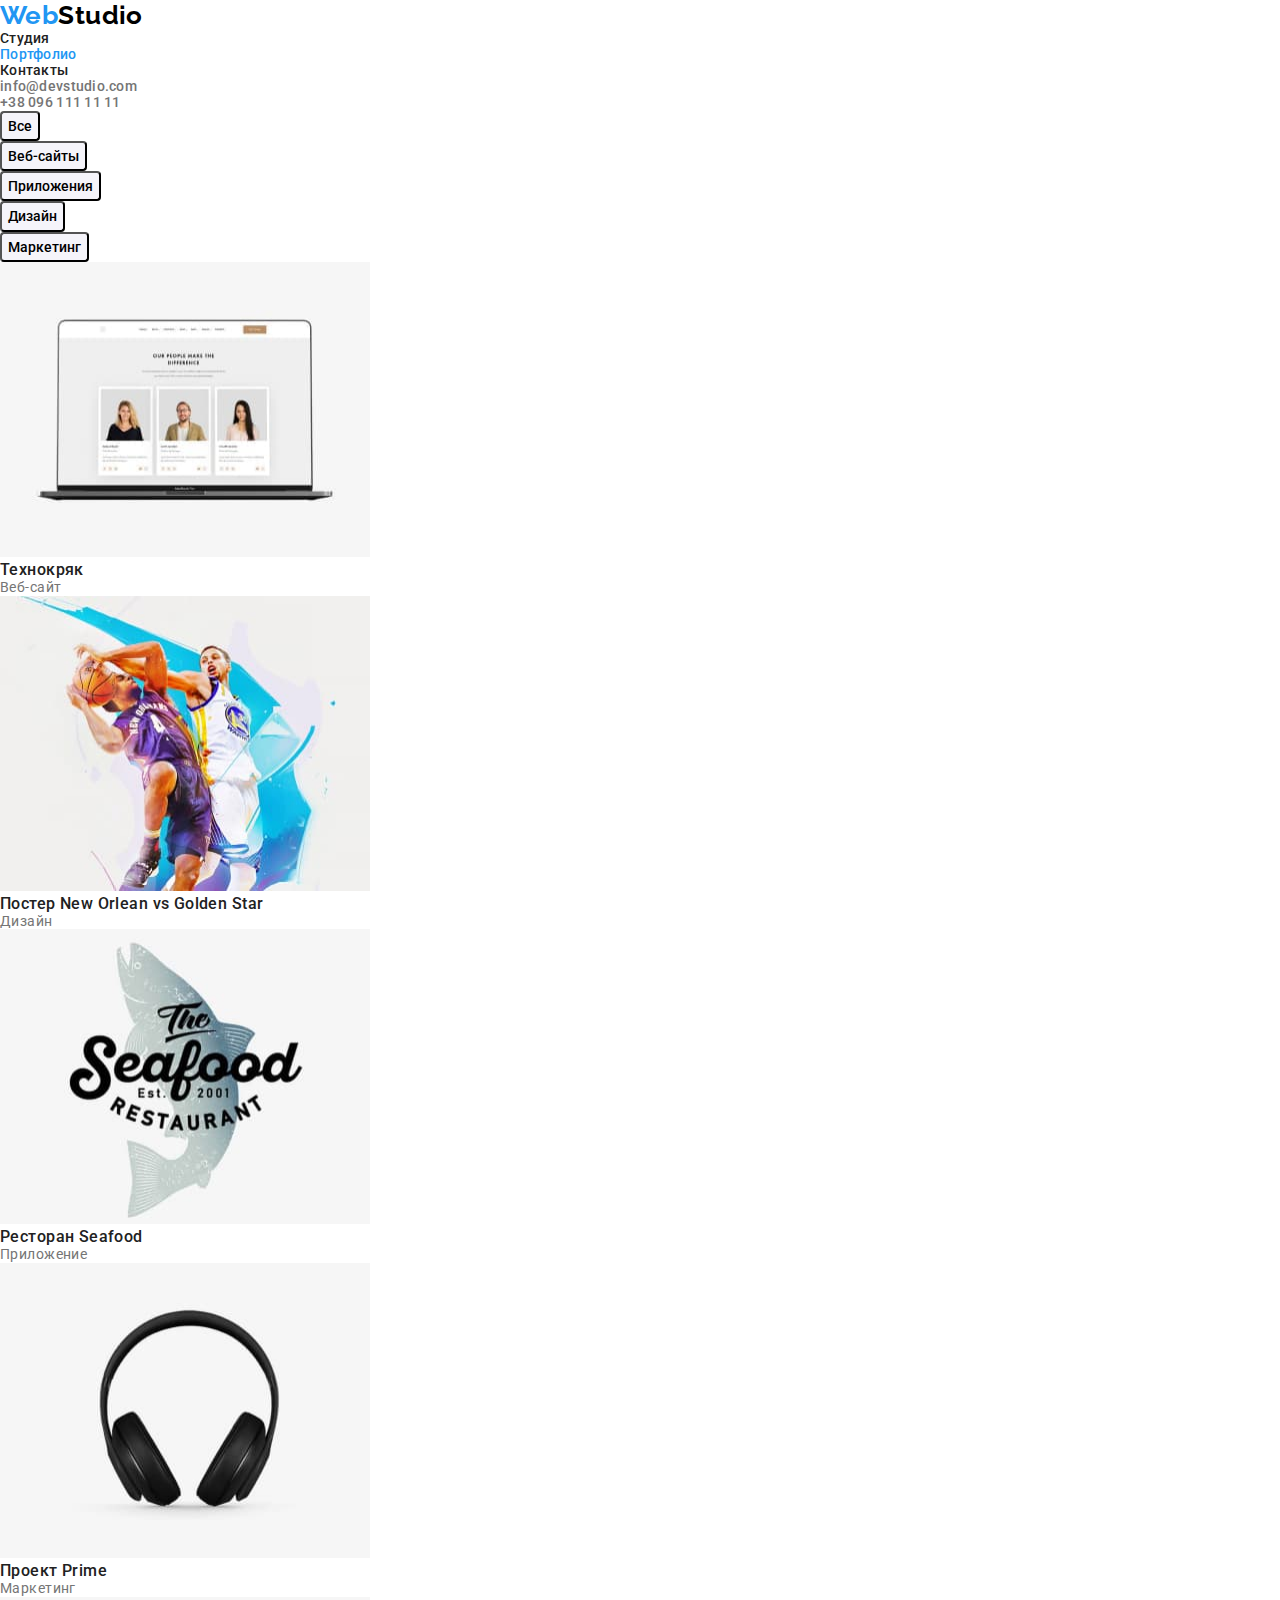
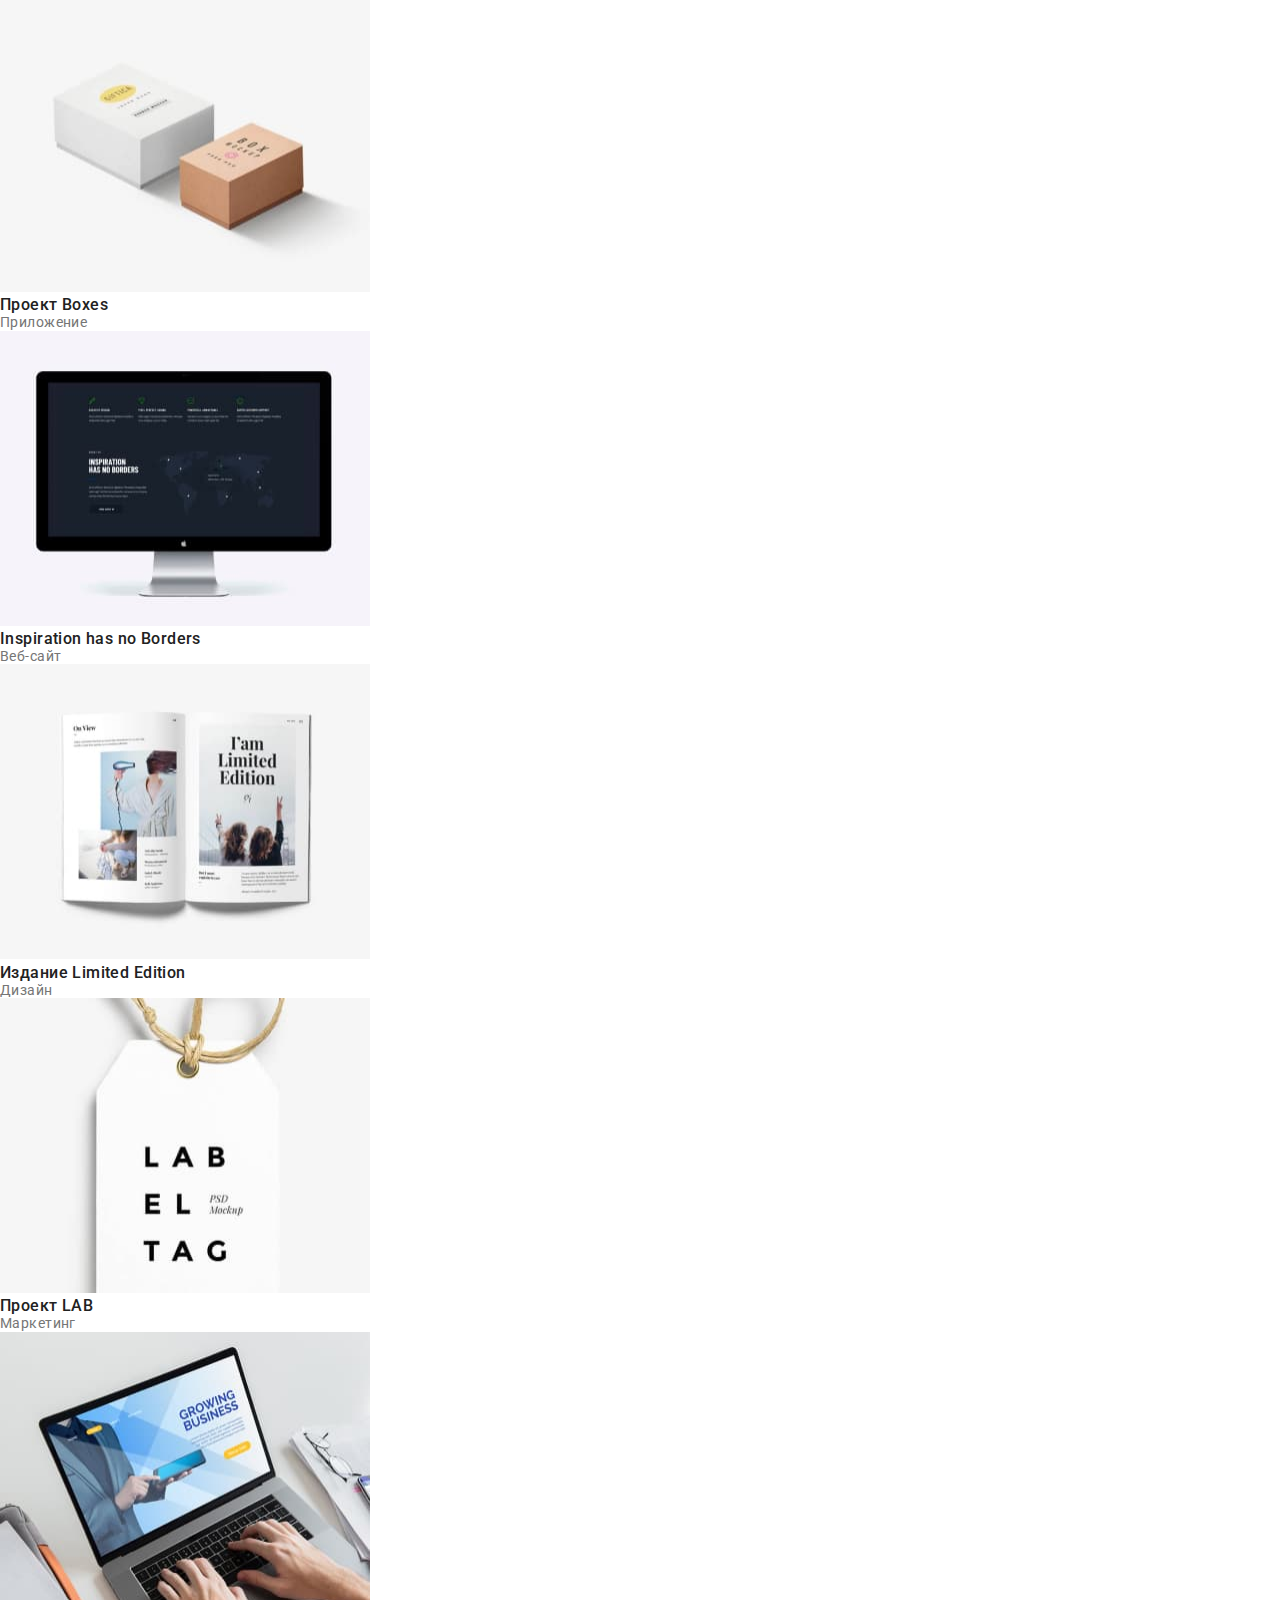
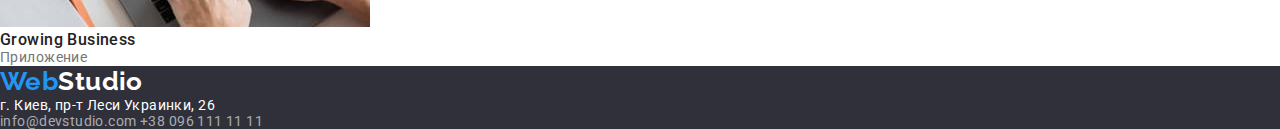
==== portfolio.html @ be998ddb "Update portfolio.html" ====
<!DOCTYPE html>
<html lang="ru">
  <head>
    <meta charset="UTF-8" />
    <meta http-equiv="X-UA-Compatible" content="IE=edge" />
    <meta name="viewport" content="width=device-width, initial-scale=1.0" />
    <title>Document</title>
    <link rel="preconnect" href="https://fonts.gstatic.com" crossorigin />
    <link
      href="https://fonts.googleapis.com/css2?family=Raleway:wght@700&family=Roboto:wght@400;500;700;900&display=swap"
      rel="stylesheet"
    />
    <link
      href="https://fonts.googleapis.com/css2?family=Raleway:wght@700&family=Roboto:wght@400;500;700;900&display=swap"
      rel="stylesheet"
    />
    <link
      rel="stylesheet"
      href="https://cdnjs.cloudflare.com/ajax/libs/modern-normalize/1.0.0/modern-normalize.min.css"
    />
    <link rel="stylesheet" href="css/styles.css" />
  </head>
  <body>
    <!-- Шапка сайта -->
    <header class="header">
      <nav>
        <a href="index.html" class="logo-blue"
          >Web<span class="logo-dark">Studio</span>
        </a>
        <ul class="main-nav list">
          <li><a href="index.html" class="link">Студия</a></li>
          <li><a href="portfolio.html" class="curent link">Портфолио</a></li>
          <li><a href="" class="link">Контакты</a></li>
        </ul>
      </nav>
      <ul class="contacts list">
        <li>
          <a href="mailto:info@devstudio.com" class="link"
            >info@devstudio.com</a
          >
        </li>
        <li><a href="tel:+380961111111" class="link"> +38 096 111 11 11</a></li>
      </ul>
    </header>
    <!-- Main content -->
    <main>
      <section>
        <h1 hidden>Примеры работ</h1>

        <ul class="filters-list list">
          <li class="filters-item-btn">
            <button class="filters-list-btn" type="button">Все</button>
          </li>
          <li class="filters-item-btn">
            <button class="filters-list-btn" type="button">Веб-сайты</button>
          </li>
          <li class="filters-item-btn">
            <button class="filters-list-btn" type="button">Приложения</button>
          </li>
          <li class="filters-item-btn">
            <button class="filters-list-btn" type="button">Дизайн</button>
          </li>
          <li class="filters-item-btn">
            <button class="filters-list-btn" type="button">Маркетинг</button>
          </li>
        </ul>
        <ul class="works-list list">
          <li class="work-item">
            <a class="link" href="">
              <img
                class="work-item"
                src="./images/Portfolio/prod1.jpg"
                alt="єкран ноутбука"
                width="370"
                height="295"
              />
              <h2 class="work-name">Технокряк</h2>
              <p class="work-position">Веб-сайт</p></a
            >
          </li>
          <li class="work-item">
            <a class="link" href="">
              <img
                class="work-item"
                src="./images/Portfolio/prod2.jpg"
                alt="два баскетболиста с мячом в прижке"
                width="370"
                height="295"
              />
              <h2 class="work-name">Постер New Orlean vs Golden Star</h2>
              <p class="work-position">Дизайн</p></a
            >
          </li>
          <li class="work-item">
            <a class="link" href="">
              <img
                class="work-item"
                src="./images/Portfolio/prod3.jpg"
                alt="логотип ресторана с рыбой на фоне"
                width="370"
                height="295"
              />
              <h2 class="work-name">Ресторан Seafood</h2>
              <p class="work-position">Приложение</p></a
            >
          </li>
          <li class="work-item">
            <a class="link" href="">
              <img
                class="work-item"
                src="./images/Portfolio/prod4.jpg"
                alt="наушники"
                width="370"
                height="295"
              />
              <h2 class="work-name">Проект Prime</h2>
              <p class="work-position">Маркетинг</p></a
            >
          </li>
          <li class="work-item">
            <a class="link" href="">
              <img
                class="work-item"
                src="./images/Portfolio/prod5.jpg"
                alt="две коробки"
                width="370"
                height="295"
              />
              <h2 class="work-name">Проект Boxes</h2>
              <p class="work-position">Приложение</p></a
            >
          </li>
          <li class="work-item">
            <a class="link" href="">
              <img
                class="work-item"
                src="./images/Portfolio/prod6.jpg"
                alt="монитор от мак"
                width="370"
                height="295"
              />
              <h2 class="work-name">Inspiration has no Borders</h2>
              <p class="work-position">Веб-сайт</p></a
            >
          </li>
          <li class="work-item">
            <a class="link" href="">
              <img
                class="work-item"
                src="./images/Portfolio/prod7.jpg"
                alt="журнал"
                width="370"
                height="295"
              />
              <h2 class="work-name">Издание Limited Edition</h2>
              <p class="work-position">Дизайн</p></a
            >
          </li>
          <li class="work-item">
            <a class="link" href="">
              <img
                class="work-item"
                src="./images/Portfolio/prod8.jpg"
                alt="белая лейба на нитке"
                width="370"
                height="295"
              />
              <h2 class="work-name">Проект LAB</h2>
              <p class="work-position">Маркетинг</p></a
            >
          </li>
          <li class="work-item">
            <a class="link" href="">
              <img
                class="work-item"
                src="./images/Portfolio/prod9.jpg"
                alt="работа за макбуком"
                width="370"
                height="295"
              />
              <h2 class="work-name">Growing Business</h2>
              <p class="work-position">Приложение</p></a
            >
          </li>
        </ul>
      </section>
    </main>
    <!-- Footer -->
    <footer class="footer">
      <a href="index.html" class="logo-blue"
        >Web<span class="logo-wite">Studio</span>
      </a>
      <address class="footer-adress">
        <p class="location">г. Киев, пр-т Леси Украинки, 26</p>
        <a href="mailto:info@devstudio.com" class="footer-contacts link"
          >info@devstudio.com</a
        >
        <a href="tel:+380961111111" class="footer-contacts link">
          +38 096 111 11 11</a
        >
      </address>
    </footer>
  </body>
</html>
---- css/styles.css ----
:root {
  /* Основные шрифты */
  --main-font: "Roboto", sans-serif;
  --secondary-font: "Raleway", sans-serif;

  /* Светлая тема текста */
  --accent-light-txt: #ffffff;
  --primary-light-txt: #2196f3;

  /* Тёмная тема текста */
  --accent-dark-txt: #212121;
  --primary-dark-txt: #757575;
  --secondary-dark-txt: rgba(255, 255, 255, 0.6);

  /* Светлая тема фона */
  --light-bg: #f5f4fa;
  --primary-light-bg: #2196f3;
  /* Тёмная тема фона */
  --primary-dark-bg: #2f303a;
}
.container {
  width: 1200px;
  padding-left: 15px;
  padding-right: 15px;
  margin-left: auto;
  margin-right: auto;
  outline: 2px solid red;
}
.section {
  padding-top: 94px;
  padding-bottom: 94px;
}
.section.no-pading {
  padding-top: 0;
  padding-bottom: 0;
}
h1,
h2,
h3,
p {
  margin-top: 0;
  margin-bottom: 0;
}

/* ========ГЛАВНАЯ СТРАНИЦА======= */
body {
  font-size: 14px;
  font-family: var(--main-font);
  font-style: normal;
  letter-spacing: 0.03em;
  color: var(--accent-dark-txt);
}
/* Шапка сайта */
.header {
}

.logo-blue,
.logo-dark,
.logo-wite {
  font-family: var(--secondary-font);
  font-weight: bold;
  font-size: 26px;
  line-height: 1.19;
  text-decoration: none;

  color: var(--primary-light-txt);
}

.logo-dark {
  color: #000000;
}
.logo-wite {
  color: var(--accent-light-txt);
}
.link {
  text-decoration: none;
  color: currentColor;
}
.list {
  list-style-type: none;
  padding: 0;
  margin: 0;
}
.main-nav,
.contacts {
  font-weight: 500;
  line-height: 1.14;
  letter-spacing: 0.02em;
}
.contacts {
  color: var(--primary-dark-txt);
}
.main-nav :hover,
.main-nav :focus,
.main-nav :active,
.contacts :hover,
.contacts :focus,
.curent {
  color: var(--primary-light-txt);
}
/* Секция герой */

.hero {
  background-color: var(--primary-dark-bg);
  text-align: center;
}
.hero-title {
  margin-top: 0;
  margin-bottom: 30px;
  font-weight: 900;
  font-size: 44px;
  line-height: 1.36;

  letter-spacing: 0.06em;
  text-transform: uppercase;
  color: var(--accent-light-txt);
}
.hero-button {
  background-color: var(--primary-light-bg);
  box-shadow: 0px 4px 4px rgba(0, 0, 0, 0.15);
  border-radius: 4px;
}
.hero-button :hover,
.hero-button :focus {
  background-color: #188ce8;
}
.hero-button-text {
  font-weight: bold;
  font-size: 16px;
  line-height: 1.88;
  display: flex;
  align-items: center;
  text-align: center;
  letter-spacing: 0.06em;
  color: var(--accent-light-txt);
}
/* Секция Наши приимущества */
.benefits-caption {
  margin-top: 0;
  margin-bottom: 10px;
  font-size: 14px;
  font-weight: bold;
  line-height: 1.14;
  text-transform: uppercase;
}
.benefits-text {
  line-height: 1.71;
  color: var(--primary-dark-txt);
  margin: 0;
}
/* Секция О нас */
.we-do {
  font-weight: bold;
  font-size: 36px;
  line-height: 1.17;
}

/* Секция Наша команда */
.section.team {
  background-color: var(--light-bg);
}
.team {
  font-weight: bold;
  font-size: 36px;
  line-height: 1.17;
}
.team-name,
.work-name {
  font-weight: 500;
  font-size: 16px;
  line-height: 1.19;
}
.team-position,
.work-position {
  line-height: 1.19;
  color: var(--primary-dark-txt);
}
/* Подвал сайта */
.footer {
  background-color: var(--primary-dark-bg);
}
.footer-contacts {
  color: var(--secondary-dark-txt);
  font-style: normal;
}

.footer-adress :focus,
.footer-adress :hover {
  color: rgba(33, 150, 243, 1);
  font-style: normal;
}
.location {
  color: var(--accent-light-txt);
  font-style: normal;
}

/* ===========ПОРТФОЛИО========== */

.filters-list-btn {
  font-weight: 500;
  line-height: 1.73;
  border-radius: 4px;
  cursor: pointer;
  background-color: var(--light-bg);
}

.filters-item-btn :hover,
.filters-item-btn :focus,
.filters-item-btn :active {
  color: var(--accent-light-txt);
  box-shadow: 0px 3px 1px rgba(0, 0, 0, 0.1), 0px 1px 2px rgba(0, 0, 0, 0.08),
    0px 2px 2px rgba(0, 0, 0, 0.12);
  border-radius: 4px;
  cursor: pointer;
  background-color: var(--primary-light-bg);
}
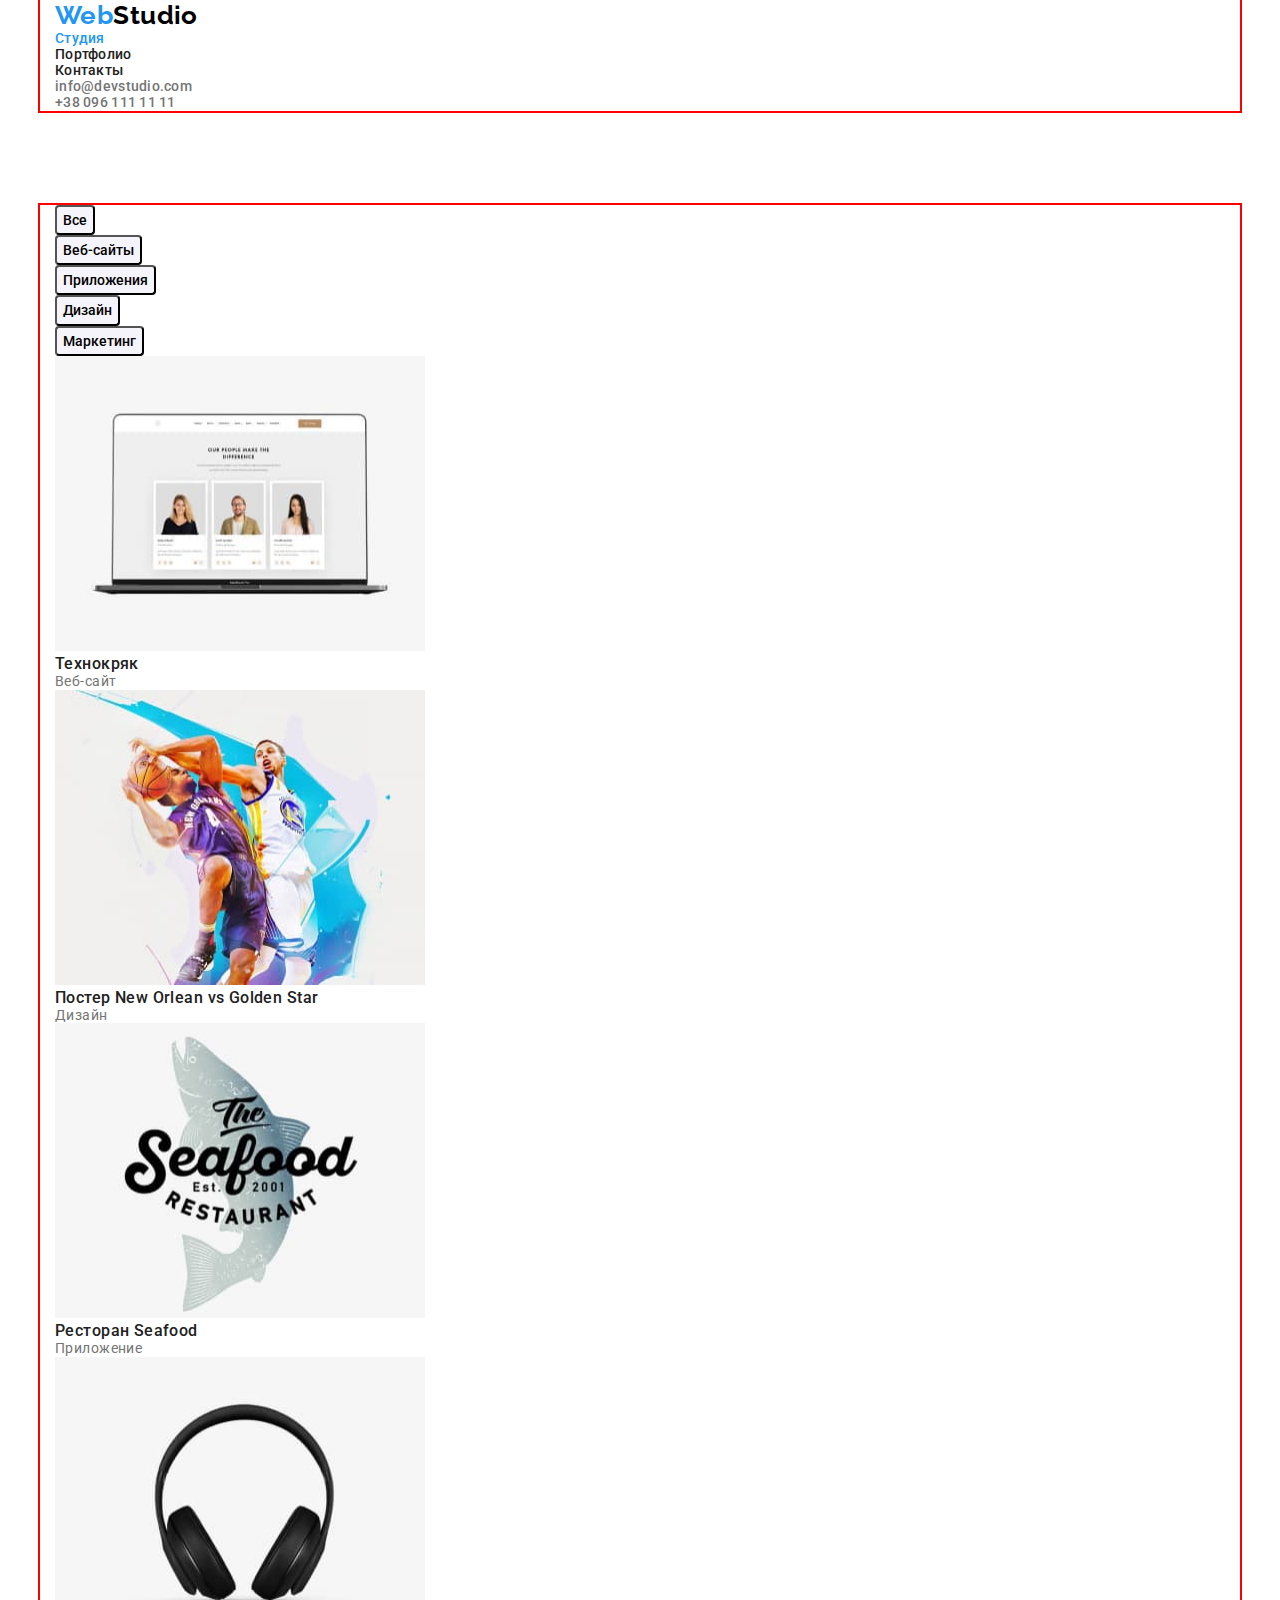
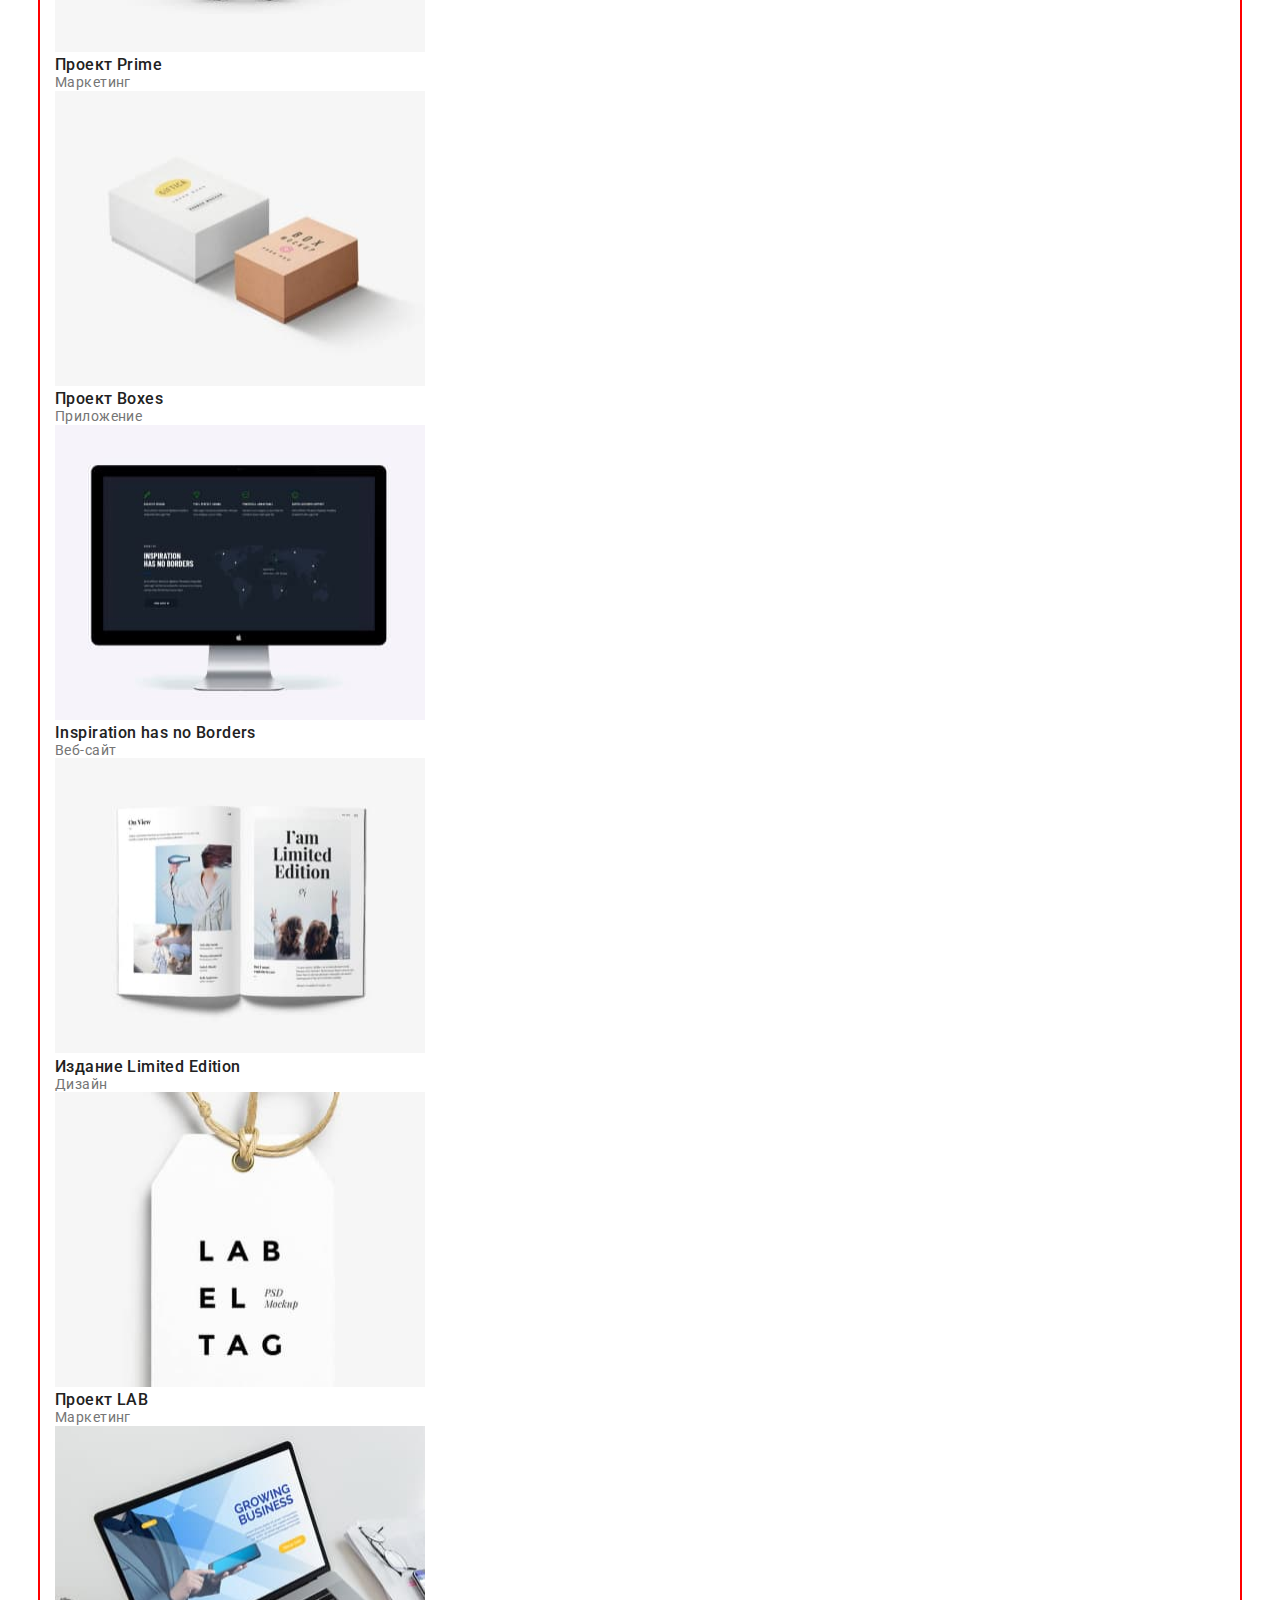
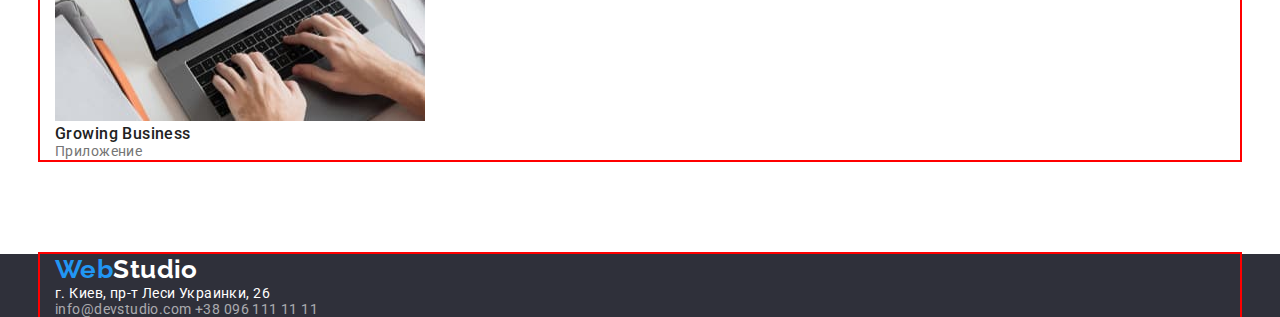
==== commit 2f86478b: "Update portfolio.html" ====
--- a/portfolio.html
+++ b/portfolio.html
@@ -23,47 +23,52 @@
   <body>
     <!-- Шапка сайта -->
     <header class="header">
-      <nav>
-        <a href="index.html" class="logo-blue"
-          >Web<span class="logo-dark">Studio</span>
-        </a>
-        <ul class="main-nav list">
-          <li><a href="index.html" class="link">Студия</a></li>
-          <li><a href="portfolio.html" class="curent link">Портфолио</a></li>
-          <li><a href="" class="link">Контакты</a></li>
+      <div class="container head">
+        <nav>
+          <a href="index.html" class="logo-blue"
+            >Web<span class="logo-dark">Studio</span>
+          </a>
+          <ul class="main-nav list">
+            <li><a href="index.html" class="curent link">Студия</a></li>
+            <li><a href="portfolio.html" class="link">Портфолио</a></li>
+            <li><a href="" class="link">Контакты</a></li>
+          </ul>
+        </nav>
+        <ul class="contacts list">
+          <li>
+            <a href="mailto:info@devstudio.com" class="link"
+              >info@devstudio.com</a
+            >
+          </li>
+          <li>
+            <a href="tel:+380961111111" class="link"> +38 096 111 11 11</a>
+          </li>
         </ul>
-      </nav>
-      <ul class="contacts list">
-        <li>
-          <a href="mailto:info@devstudio.com" class="link"
-            >info@devstudio.com</a
-          >
-        </li>
-        <li><a href="tel:+380961111111" class="link"> +38 096 111 11 11</a></li>
-      </ul>
+      </div>
     </header>
     <!-- Main content -->
     <main>
-      <section>
-        <h1 hidden>Примеры работ</h1>
+      <section class="section">
+        <div class="container">
+          <ul class="filters-list list">
+            <li class="filters-item-btn">
+              <button class="filters-list-btn" type="button">Все</button>
+            </li>
+            <li class="filters-item-btn">
+              <button class="filters-list-btn" type="button">Веб-сайты</button>
+            </li>
+            <li class="filters-item-btn">
+              <button class="filters-list-btn" type="button">Приложения</button>
+            </li>
+            <li class="filters-item-btn">
+              <button class="filters-list-btn" type="button">Дизайн</button>
+            </li>
+            <li class="filters-item-btn">
+              <button class="filters-list-btn" type="button">Маркетинг</button>
+            </li>
+          </ul>
 
-        <ul class="filters-list list">
-          <li class="filters-item-btn">
-            <button class="filters-list-btn" type="button">Все</button>
-          </li>
-          <li class="filters-item-btn">
-            <button class="filters-list-btn" type="button">Веб-сайты</button>
-          </li>
-          <li class="filters-item-btn">
-            <button class="filters-list-btn" type="button">Приложения</button>
-          </li>
-          <li class="filters-item-btn">
-            <button class="filters-list-btn" type="button">Дизайн</button>
-          </li>
-          <li class="filters-item-btn">
-            <button class="filters-list-btn" type="button">Маркетинг</button>
-          </li>
-        </ul>
+          <h1 hidden>Примеры работ</h1>
         <ul class="works-list list">
           <li class="work-item">
             <a class="link" href="">
@@ -183,22 +188,27 @@
             >
           </li>
         </ul>
+        </div>
+        
+        
       </section>
     </main>
     <!-- Footer -->
     <footer class="footer">
-      <a href="index.html" class="logo-blue"
-        >Web<span class="logo-wite">Studio</span>
-      </a>
-      <address class="footer-adress">
-        <p class="location">г. Киев, пр-т Леси Украинки, 26</p>
-        <a href="mailto:info@devstudio.com" class="footer-contacts link"
-          >info@devstudio.com</a
-        >
-        <a href="tel:+380961111111" class="footer-contacts link">
-          +38 096 111 11 11</a
-        >
-      </address>
+      <div class="container">
+        <a href="index.html" class="logo-blue"
+          >Web<span class="logo-wite">Studio</span>
+        </a>
+        <address class="footer-adress">
+          <p class="location">г. Киев, пр-т Леси Украинки, 26</p>
+          <a href="mailto:info@devstudio.com" class="footer-contacts link"
+            >info@devstudio.com</a
+          >
+          <a href="tel:+380961111111" class="footer-contacts link">
+            +38 096 111 11 11</a
+          >
+        </address>
+      </div>
     </footer>
   </body>
 </html>
--- a/css/styles.css
+++ b/css/styles.css
@@ -150,10 +150,13 @@
 }
 /* Секция О нас */
 .we-do {
+  text-align: center;
+  margin-bottom: 50px;
   font-weight: bold;
   font-size: 36px;
   line-height: 1.17;
 }
+
 
 /* Секция Наша команда */
 .section.team {
@@ -163,6 +166,10 @@
   font-weight: bold;
   font-size: 36px;
   line-height: 1.17;
+}
+.team-title {
+  text-align: center;
+  margin-bottom: 50px;
 }
 .team-name,
 .work-name {
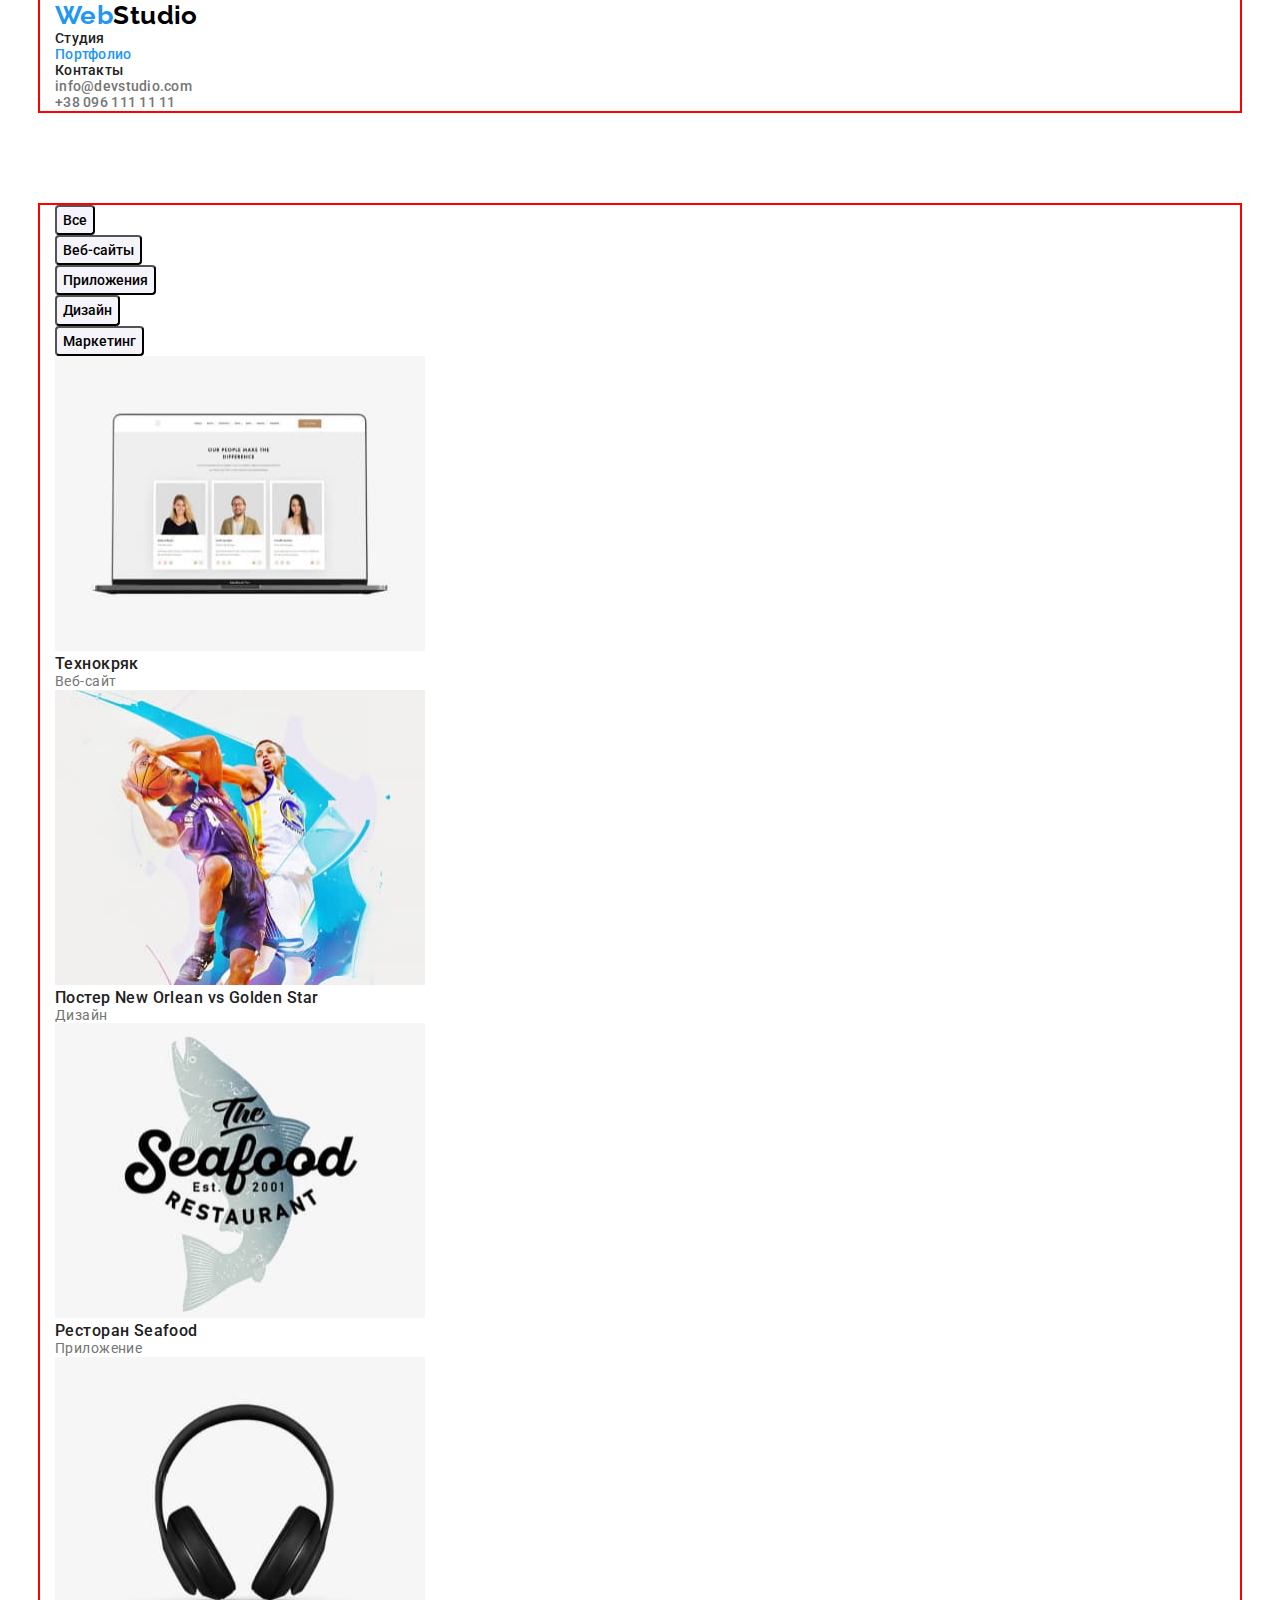
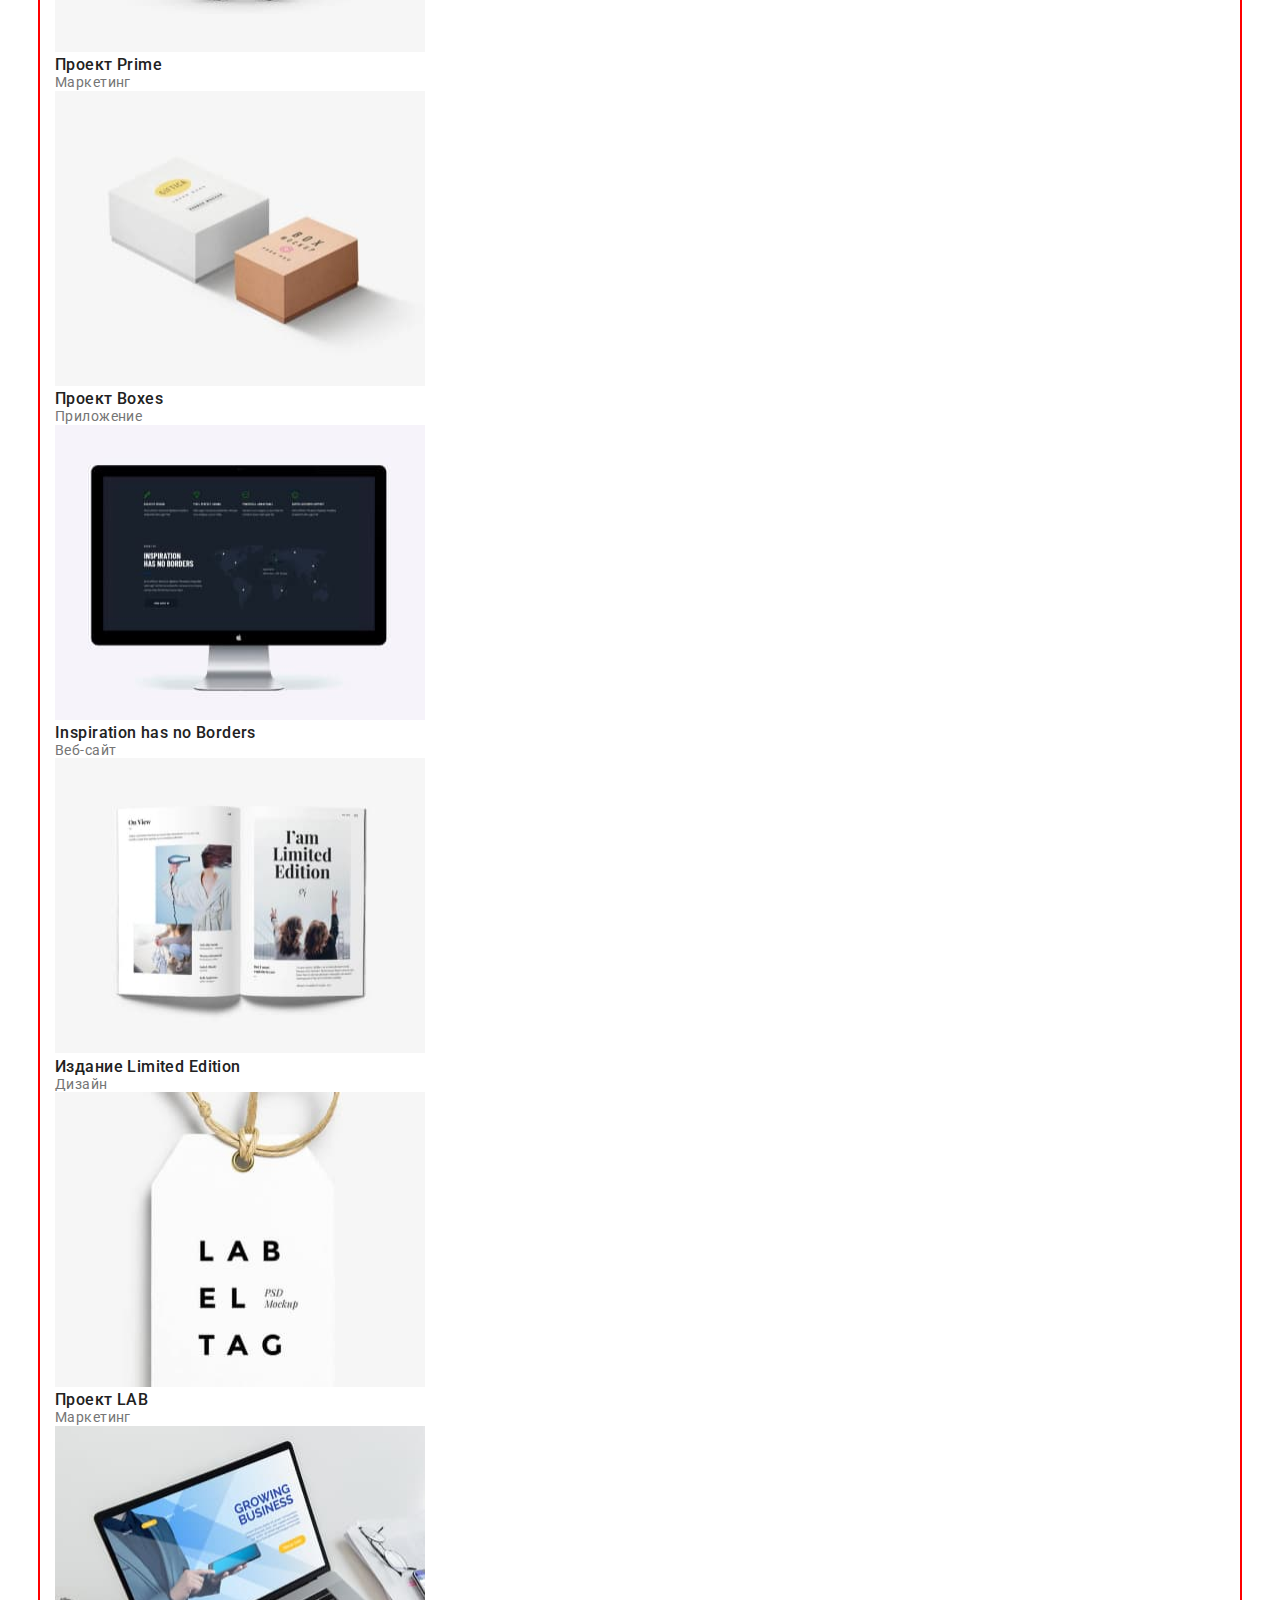
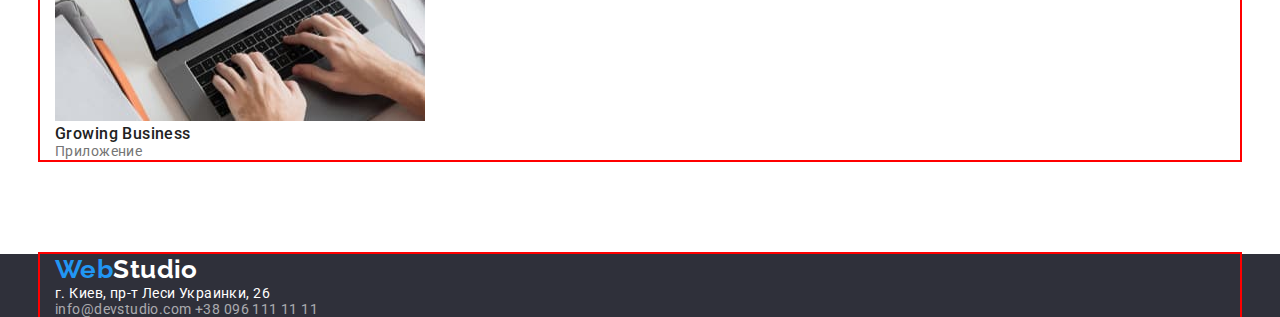
==== commit 505d952d: "Update portfolio.html" ====
--- a/portfolio.html
+++ b/portfolio.html
@@ -29,8 +29,8 @@
             >Web<span class="logo-dark">Studio</span>
           </a>
           <ul class="main-nav list">
-            <li><a href="index.html" class="curent link">Студия</a></li>
-            <li><a href="portfolio.html" class="link">Портфолио</a></li>
+            <li><a href="index.html" class="link">Студия</a></li>
+            <li><a href="portfolio.html" class="curent link">Портфолио</a></li>
             <li><a href="" class="link">Контакты</a></li>
           </ul>
         </nav>
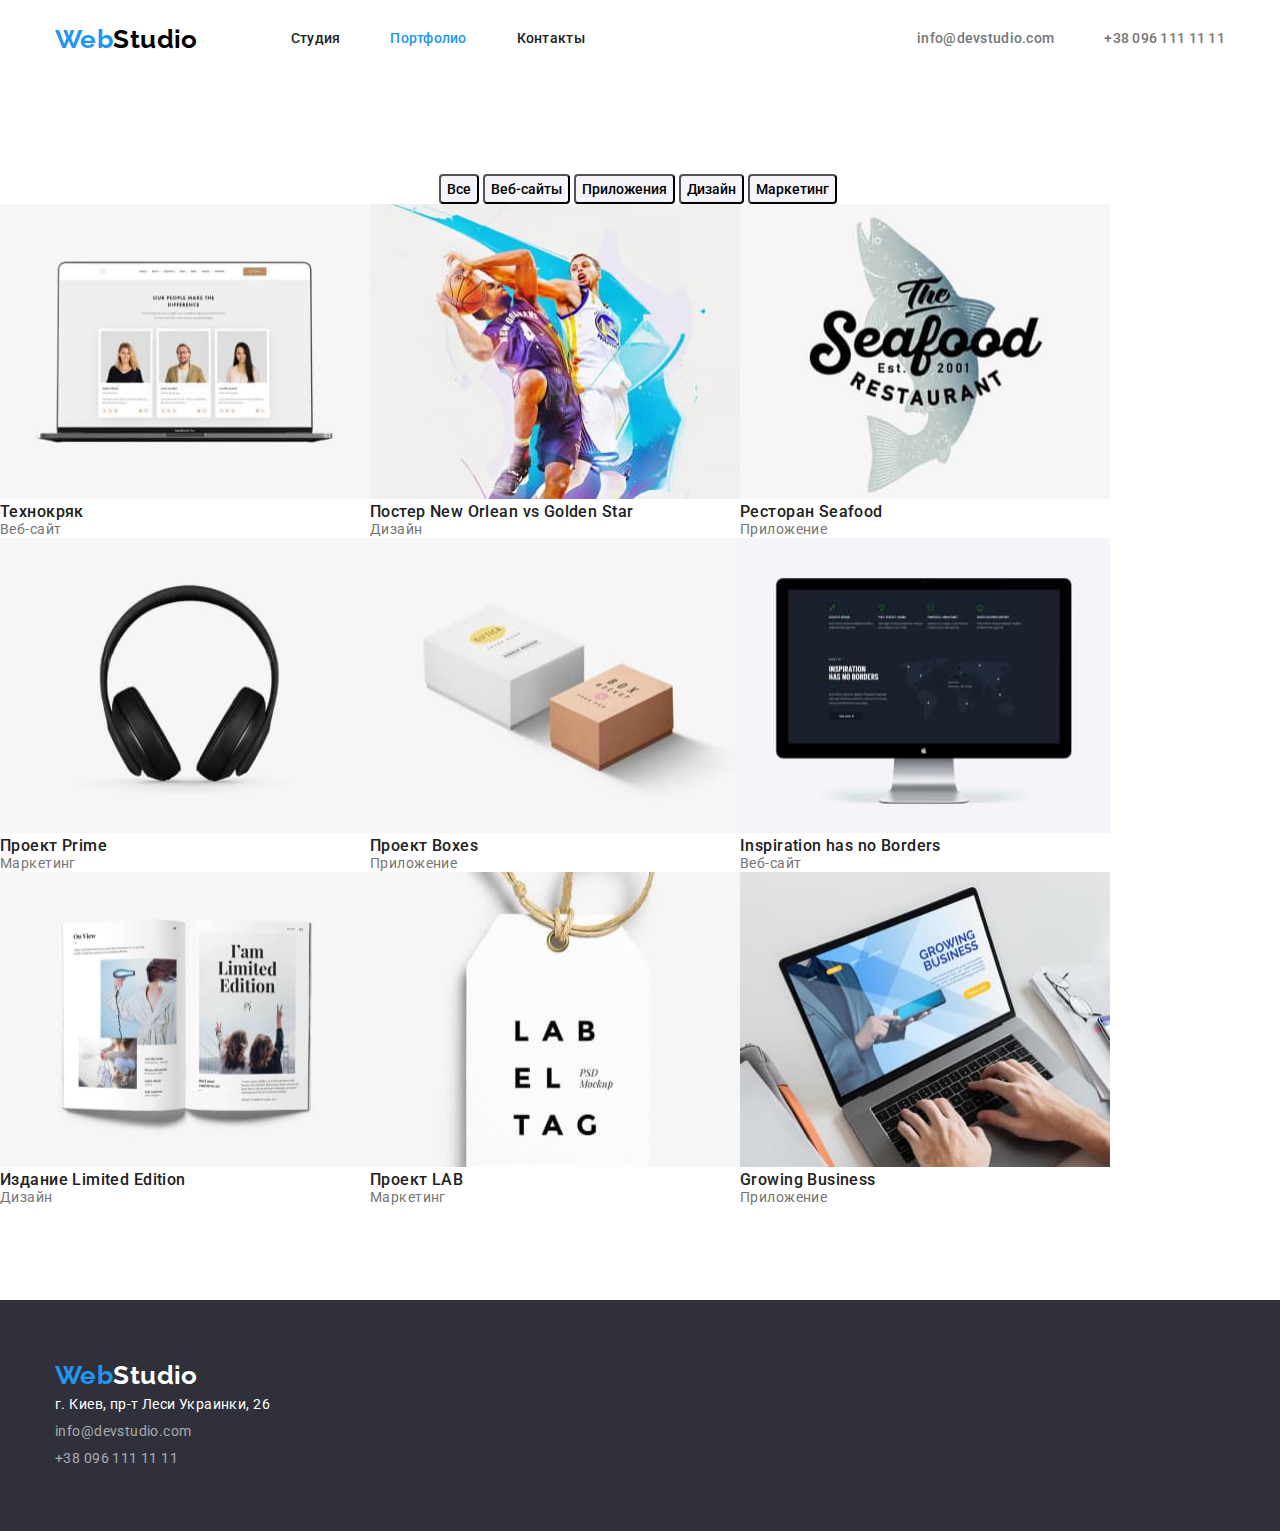
==== commit c2050bc2: "Update portfolio.html" ====
--- a/portfolio.html
+++ b/portfolio.html
@@ -24,7 +24,7 @@
     <!-- Шапка сайта -->
     <header class="header">
       <div class="container head">
-        <nav>
+        <nav class="navigation">
           <a href="index.html" class="logo-blue"
             >Web<span class="logo-dark">Studio</span>
           </a>
@@ -36,7 +36,7 @@
         </nav>
         <ul class="contacts list">
           <li>
-            <a href="mailto:info@devstudio.com" class="link"
+            <a href="mailto:info@devstudio.com" class="mail link"
               >info@devstudio.com</a
             >
           </li>
@@ -67,146 +67,148 @@
               <button class="filters-list-btn" type="button">Маркетинг</button>
             </li>
           </ul>
+        </div>
 
-          <h1 hidden>Примеры работ</h1>
+        <h1 hidden>Примеры работ</h1>
         <ul class="works-list list">
-          <li class="work-item">
-            <a class="link" href="">
-              <img
-                class="work-item"
-                src="./images/Portfolio/prod1.jpg"
-                alt="єкран ноутбука"
-                width="370"
-                height="295"
-              />
-              <h2 class="work-name">Технокряк</h2>
-              <p class="work-position">Веб-сайт</p></a
-            >
-          </li>
-          <li class="work-item">
-            <a class="link" href="">
-              <img
-                class="work-item"
-                src="./images/Portfolio/prod2.jpg"
-                alt="два баскетболиста с мячом в прижке"
-                width="370"
-                height="295"
-              />
-              <h2 class="work-name">Постер New Orlean vs Golden Star</h2>
-              <p class="work-position">Дизайн</p></a
-            >
-          </li>
-          <li class="work-item">
-            <a class="link" href="">
-              <img
-                class="work-item"
-                src="./images/Portfolio/prod3.jpg"
-                alt="логотип ресторана с рыбой на фоне"
-                width="370"
-                height="295"
-              />
-              <h2 class="work-name">Ресторан Seafood</h2>
-              <p class="work-position">Приложение</p></a
-            >
-          </li>
-          <li class="work-item">
-            <a class="link" href="">
-              <img
-                class="work-item"
-                src="./images/Portfolio/prod4.jpg"
-                alt="наушники"
-                width="370"
-                height="295"
-              />
-              <h2 class="work-name">Проект Prime</h2>
-              <p class="work-position">Маркетинг</p></a
-            >
-          </li>
-          <li class="work-item">
-            <a class="link" href="">
-              <img
-                class="work-item"
-                src="./images/Portfolio/prod5.jpg"
-                alt="две коробки"
-                width="370"
-                height="295"
-              />
-              <h2 class="work-name">Проект Boxes</h2>
-              <p class="work-position">Приложение</p></a
-            >
-          </li>
-          <li class="work-item">
-            <a class="link" href="">
-              <img
-                class="work-item"
-                src="./images/Portfolio/prod6.jpg"
-                alt="монитор от мак"
-                width="370"
-                height="295"
-              />
-              <h2 class="work-name">Inspiration has no Borders</h2>
-              <p class="work-position">Веб-сайт</p></a
-            >
-          </li>
-          <li class="work-item">
-            <a class="link" href="">
-              <img
-                class="work-item"
-                src="./images/Portfolio/prod7.jpg"
-                alt="журнал"
-                width="370"
-                height="295"
-              />
-              <h2 class="work-name">Издание Limited Edition</h2>
-              <p class="work-position">Дизайн</p></a
-            >
-          </li>
-          <li class="work-item">
-            <a class="link" href="">
-              <img
-                class="work-item"
-                src="./images/Portfolio/prod8.jpg"
-                alt="белая лейба на нитке"
-                width="370"
-                height="295"
-              />
-              <h2 class="work-name">Проект LAB</h2>
-              <p class="work-position">Маркетинг</p></a
-            >
-          </li>
-          <li class="work-item">
-            <a class="link" href="">
-              <img
-                class="work-item"
-                src="./images/Portfolio/prod9.jpg"
-                alt="работа за макбуком"
-                width="370"
-                height="295"
-              />
-              <h2 class="work-name">Growing Business</h2>
-              <p class="work-position">Приложение</p></a
-            >
-          </li>
+          <div class="works">
+            <li class="work-item">
+              <a class="work link" href="">
+                <img
+                  class="work-item"
+                  src="./images/Portfolio/prod1.jpg"
+                  alt="єкран ноутбука"
+                  width="370"
+                  height="295"
+                />
+                <h2 class="work-name">Технокряк</h2>
+                <p class="work-position">Веб-сайт</p></a
+              >
+            </li>
+            <li class="work-item">
+              <a class="work link" href="">
+                <img
+                  class="work-item"
+                  src="./images/Portfolio/prod2.jpg"
+                  alt="два баскетболиста с мячом в прижке"
+                  width="370"
+                  height="295"
+                />
+                <h2 class="work-name">Постер New Orlean vs Golden Star</h2>
+                <p class="work-position">Дизайн</p></a
+              >
+            </li>
+            <li class="work-item">
+              <a class="work link" href="">
+                <img
+                  class="work-item"
+                  src="./images/Portfolio/prod3.jpg"
+                  alt="логотип ресторана с рыбой на фоне"
+                  width="370"
+                  height="295"
+                />
+                <h2 class="work-name">Ресторан Seafood</h2>
+                <p class="work-position">Приложение</p></a
+              >
+            </li>
+            <li class="work-item">
+              <a class="work link" href="">
+                <img
+                  class="work-item"
+                  src="./images/Portfolio/prod4.jpg"
+                  alt="наушники"
+                  width="370"
+                  height="295"
+                />
+                <h2 class="work-name">Проект Prime</h2>
+                <p class="work-position">Маркетинг</p></a
+              >
+            </li>
+            <li class="work-item">
+              <a class="work link" href="">
+                <img
+                  class="work-item"
+                  src="./images/Portfolio/prod5.jpg"
+                  alt="две коробки"
+                  width="370"
+                  height="295"
+                />
+                <h2 class="work-name">Проект Boxes</h2>
+                <p class="work-position">Приложение</p></a
+              >
+            </li>
+            <li class="work-item">
+              <a class="work link" href="">
+                <img
+                  class="work-item"
+                  src="./images/Portfolio/prod6.jpg"
+                  alt="монитор от мак"
+                  width="370"
+                  height="295"
+                />
+                <h2 class="work-name">Inspiration has no Borders</h2>
+                <p class="work-position">Веб-сайт</p></a
+              >
+            </li>
+            <li class="work-item">
+              <a class="work link" href="">
+                <img
+                  class="work-item"
+                  src="./images/Portfolio/prod7.jpg"
+                  alt="журнал"
+                  width="370"
+                  height="295"
+                />
+                <h2 class="work-name">Издание Limited Edition</h2>
+                <p class="work-position">Дизайн</p></a
+              >
+            </li>
+            <li class="work-item">
+              <a class="work link" href="">
+                <img
+                  class="work-item"
+                  src="./images/Portfolio/prod8.jpg"
+                  alt="белая лейба на нитке"
+                  width="370"
+                  height="295"
+                />
+                <h2 class="work-name">Проект LAB</h2>
+                <p class="work-position">Маркетинг</p></a
+              >
+            </li>
+            <li class="work-item">
+              <a class="work link" href="">
+                <img
+                  class="work-item"
+                  src="./images/Portfolio/prod9.jpg"
+                  alt="работа за макбуком"
+                  width="370"
+                  height="295"
+                />
+                <h2 class="work-name">Growing Business</h2>
+                <p class="work-position">Приложение</p></a
+              >
+            </li>
+          </div>
         </ul>
-        </div>
-        
-        
       </section>
     </main>
     <!-- Footer -->
     <footer class="footer">
-      <div class="container">
-        <a href="index.html" class="logo-blue"
+      <div class="container foter">
+        <a href="index.html" class="logo-blue position"
           >Web<span class="logo-wite">Studio</span>
         </a>
         <address class="footer-adress">
-          <p class="location">г. Киев, пр-т Леси Украинки, 26</p>
-          <a href="mailto:info@devstudio.com" class="footer-contacts link"
-            >info@devstudio.com</a
-          >
-          <a href="tel:+380961111111" class="footer-contacts link">
-            +38 096 111 11 11</a
-          >
+          <div class="adress-position">
+            <p class="location">г. Киев, пр-т Леси Украинки, 26</p>
+            <a href="mailto:info@devstudio.com" class="footer-contacts link"
+              >info@devstudio.com</a
+            >
+            <a href="tel:+380961111111" class="footer-contacts link">
+              +38 096 111 11 11</a
+            >
+          </div>
         </address>
       </div>
     </footer>
--- a/css/styles.css
+++ b/css/styles.css
@@ -24,7 +24,6 @@
   padding-right: 15px;
   margin-left: auto;
   margin-right: auto;
-  outline: 2px solid red;
 }
 .section {
   padding-top: 94px;
@@ -51,7 +50,17 @@
   color: var(--accent-dark-txt);
 }
 /* Шапка сайта */
+.container.head,
+.navigation,
+.main-nav.list,
+.contacts.list {
+  display: flex;
+  align-items: center;
+  justify-content: space-between;
+}
 .header {
+  padding-top: 24px;
+  padding-bottom: 25px;
 }
 
 .logo-blue,
@@ -68,9 +77,11 @@
 
 .logo-dark {
   color: #000000;
+  margin-right: 93px;
 }
 .logo-wite {
   color: var(--accent-light-txt);
+  margin-bottom: 20px;
 }
 .link {
   text-decoration: none;
@@ -80,6 +91,10 @@
   list-style-type: none;
   padding: 0;
   margin: 0;
+}
+.main-nav.list {
+  width: 294px;
+  text-align: center;
 }
 .main-nav,
 .contacts {
@@ -89,6 +104,9 @@
 }
 .contacts {
   color: var(--primary-dark-txt);
+}
+.mail {
+  margin-right: 50px;
 }
 .main-nav :hover,
 .main-nav :focus,
@@ -107,9 +125,13 @@
 .hero-title {
   margin-top: 0;
   margin-bottom: 30px;
+  margin-left: auto;
+  margin-right: auto;
   font-weight: 900;
   font-size: 44px;
   line-height: 1.36;
+  width: 696px;
+  text-align: center;
 
   letter-spacing: 0.06em;
   text-transform: uppercase;
@@ -119,6 +141,7 @@
   background-color: var(--primary-light-bg);
   box-shadow: 0px 4px 4px rgba(0, 0, 0, 0.15);
   border-radius: 4px;
+  padding: 10px 32px;
 }
 .hero-button :hover,
 .hero-button :focus {
@@ -128,13 +151,28 @@
   font-weight: bold;
   font-size: 16px;
   line-height: 1.88;
-  display: flex;
   align-items: center;
   text-align: center;
   letter-spacing: 0.06em;
   color: var(--accent-light-txt);
 }
 /* Секция Наши приимущества */
+.benefits,
+.we-do-position {
+  display: flex;
+}
+.benef {
+  width: 270px;
+  margin-right: 30px;
+}
+.box {
+  margin-right: 30px;
+}
+.benef:last-child,
+.box:last-child,
+.team-item:last-child {
+  margin: 0;
+}
 .benefits-caption {
   margin-top: 0;
   margin-bottom: 10px;
@@ -157,7 +195,6 @@
   line-height: 1.17;
 }
 
-
 /* Секция Наша команда */
 .section.team {
   background-color: var(--light-bg);
@@ -166,6 +203,21 @@
   font-weight: bold;
   font-size: 36px;
   line-height: 1.17;
+}
+.team-item {
+  text-align: center;
+  margin-right: 30px;
+  font-size: 16px;
+  line-height: 1.18;
+  width: 270px;
+  height: 368px;
+  background-color: var(--accent-light-txt);
+  box-shadow: 0px 1px 3px rgba(0, 0, 0, 0.12), 0px 1px 1px rgba(0, 0, 0, 0.14),
+    0px 2px 1px rgba(0, 0, 0, 0.2);
+  border-radius: 0px 0px 4px 4px;
+}
+.team-card {
+  display: flex;
 }
 .team-title {
   text-align: center;
@@ -182,9 +234,22 @@
   line-height: 1.19;
   color: var(--primary-dark-txt);
 }
+.team-foto {
+  margin-bottom: 30px;
+}
+.team-name {
+  margin-bottom: 10px;
+}
 /* Подвал сайта */
 .footer {
   background-color: var(--primary-dark-bg);
+}
+.container.foter {
+  padding-top: 60px;
+  padding-bottom: 60px;
+}
+.logo-wite.position {
+  margin-bottom: 20px;
 }
 .footer-contacts {
   color: var(--secondary-dark-txt);
@@ -199,6 +264,12 @@
 .location {
   color: var(--accent-light-txt);
   font-style: normal;
+}
+.adress-position {
+  display: flex;
+  flex-direction: column;
+  justify-content: space-around;
+  height: 81px;
 }
 
 /* ===========ПОРТФОЛИО========== */
@@ -209,6 +280,7 @@
   border-radius: 4px;
   cursor: pointer;
   background-color: var(--light-bg);
+  margin-right: 4px;
 }
 
 .filters-item-btn :hover,
@@ -221,3 +293,16 @@
   cursor: pointer;
   background-color: var(--primary-light-bg);
 }
+.filters-list {
+  display: flex;
+  align-items: center;
+  justify-content: center;
+}
+.works {
+  display: flex;
+  flex-wrap: wrap;
+  align-content: flex-start;
+}
+.work.link {
+  flex-basis: calc((100% - 30px) / 3);
+}
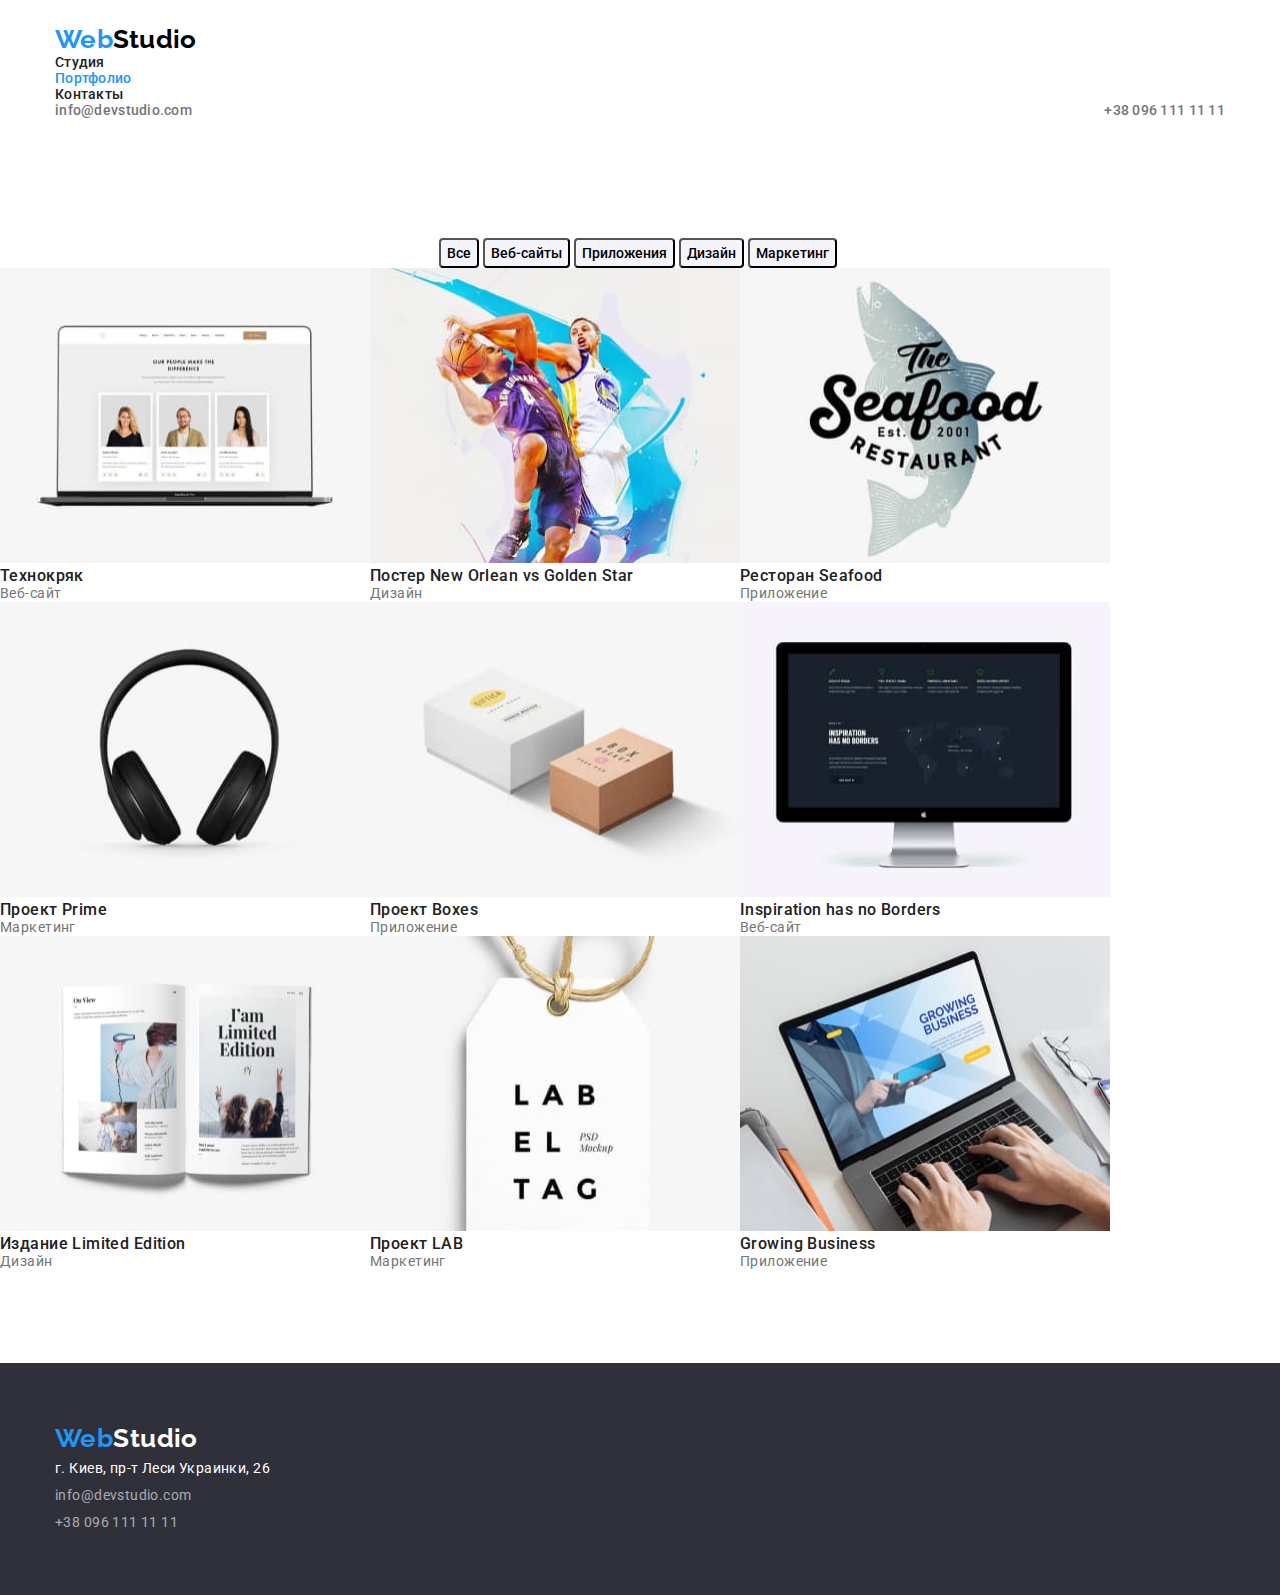
==== commit e2784a09: "Update portfolio.html" ====
--- a/portfolio.html
+++ b/portfolio.html
@@ -22,29 +22,29 @@
   </head>
   <body>
     <!-- Шапка сайта -->
-    <header class="header">
-      <div class="container head">
-        <nav class="navigation">
-          <a href="index.html" class="logo-blue"
-            >Web<span class="logo-dark">Studio</span>
-          </a>
-          <ul class="main-nav list">
-            <li><a href="index.html" class="link">Студия</a></li>
-            <li><a href="portfolio.html" class="curent link">Портфолио</a></li>
-            <li><a href="" class="link">Контакты</a></li>
-          </ul>
-        </nav>
-        <ul class="contacts list">
-          <li>
-            <a href="mailto:info@devstudio.com" class="mail link"
-              >info@devstudio.com</a
-            >
+    <header class="container header">
+      <nav class="main-nav">
+        <a href="index.html" class="logo-blue"
+          >Web<span class="logo-dark">Studio</span>
+        </a>
+        <ul class="site-nav list">
+          <li class="item"><a href="index.html" class="link">Студия</a></li>
+          <li class="item">
+            <a href="portfolio.html" class="curent link">Портфолио</a>
           </li>
-          <li>
-            <a href="tel:+380961111111" class="link"> +38 096 111 11 11</a>
-          </li>
+          <li class="item"><a href="" class="link">Контакты</a></li>
         </ul>
-      </div>
+      </nav>
+      <ul class="contacts list">
+        <li class="item">
+          <a href="mailto:info@devstudio.com" class="mail link"
+            >info@devstudio.com</a
+          >
+        </li>
+        <li class="item">
+          <a href="tel:+380961111111" class="link"> +38 096 111 11 11</a>
+        </li>
+      </ul>
     </header>
     <!-- Main content -->
     <main>
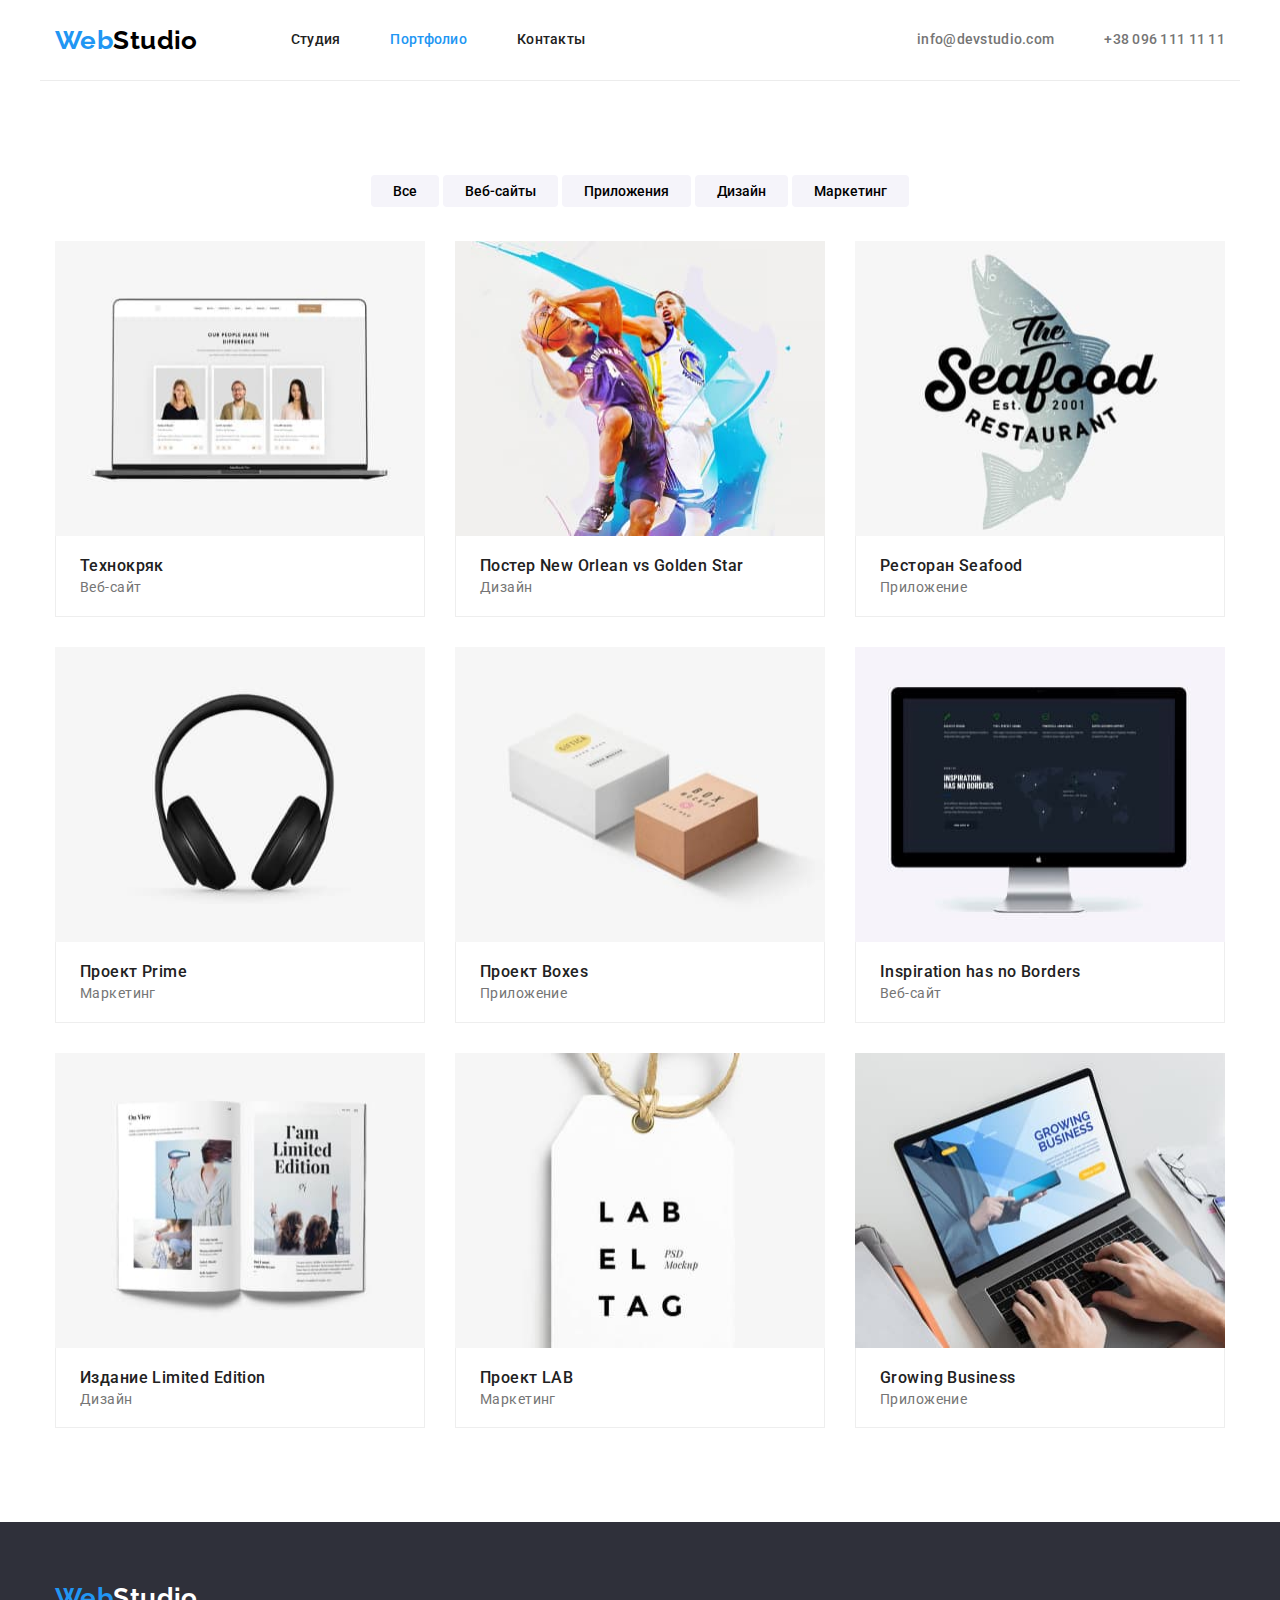
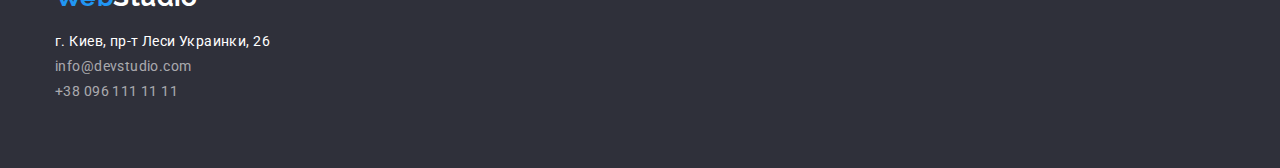
==== commit 16df2cf4: "Update portfolio.html" ====
--- a/portfolio.html
+++ b/portfolio.html
@@ -51,146 +51,146 @@
       <section class="section">
         <div class="container">
           <ul class="filters-list list">
-            <li class="filters-item-btn">
-              <button class="filters-list-btn" type="button">Все</button>
-            </li>
-            <li class="filters-item-btn">
-              <button class="filters-list-btn" type="button">Веб-сайты</button>
-            </li>
-            <li class="filters-item-btn">
-              <button class="filters-list-btn" type="button">Приложения</button>
-            </li>
-            <li class="filters-item-btn">
-              <button class="filters-list-btn" type="button">Дизайн</button>
-            </li>
-            <li class="filters-item-btn">
-              <button class="filters-list-btn" type="button">Маркетинг</button>
-            </li>
+            <li class="item-btn">
+              <button class="list-btn" type="button">Все</button>
+            </li>
+            <li class="item-btn">
+              <button class="list-btn" type="button">Веб-сайты</button>
+            </li>
+            <li class="item-btn">
+              <button class="list-btn" type="button">Приложения</button>
+            </li>
+            <li class="item-btn">
+              <button class="list-btn" type="button">Дизайн</button>
+            </li>
+            <li class="item-btn">
+              <button class="list-btn" type="button">Маркетинг</button>
+            </li>
+          </ul>
+
+          <h1 hidden>Примеры работ</h1>
+          <ul class="works-list list">
+            <div class="flex-container">
+              <li class="work-item">
+                <a class="work link" href="">
+                  <img
+                    class="work-imeg"
+                    src="./images/Portfolio/prod1.jpg"
+                    alt="єкран ноутбука"
+                    width="370"
+                    height="295"
+                  />
+                  <h2 class="work-name">Технокряк</h2>
+                  <p class="work-position">Веб-сайт</p></a
+                >
+              </li>
+              <li class="work-item">
+                <a class="work link" href="">
+                  <img
+                    class="work-imeg"
+                    src="./images/Portfolio/prod2.jpg"
+                    alt="два баскетболиста с мячом в прыжке"
+                    width="370"
+                    height="295"
+                  />
+                  <h2 class="work-name">Постер New Orlean vs Golden Star</h2>
+                  <p class="work-position">Дизайн</p></a
+                >
+              </li>
+              <li class="work-item">
+                <a class="work link" href="">
+                  <img
+                    class="work-imeg"
+                    src="./images/Portfolio/prod3.jpg"
+                    alt="логотип ресторана с рыбой на фоне"
+                    width="370"
+                    height="295"
+                  />
+                  <h2 class="work-name">Ресторан Seafood</h2>
+                  <p class="work-position">Приложение</p></a
+                >
+              </li>
+              <li class="work-item">
+                <a class="work link" href="">
+                  <img
+                    class="work-imeg"
+                    src="./images/Portfolio/prod4.jpg"
+                    alt="наушники"
+                    width="370"
+                    height="295"
+                  />
+                  <h2 class="work-name">Проект Prime</h2>
+                  <p class="work-position">Маркетинг</p></a
+                >
+              </li>
+              <li class="work-item">
+                <a class="work link" href="">
+                  <img
+                    class="work-imeg"
+                    src="./images/Portfolio/prod5.jpg"
+                    alt="две коробки"
+                    width="370"
+                    height="295"
+                  />
+                  <h2 class="work-name">Проект Boxes</h2>
+                  <p class="work-position">Приложение</p></a
+                >
+              </li>
+              <li class="work-item">
+                <a class="work link" href="">
+                  <img
+                    class="work-imeg"
+                    src="./images/Portfolio/prod6.jpg"
+                    alt="монитор от мак"
+                    width="370"
+                    height="295"
+                  />
+                  <h2 class="work-name">Inspiration has no Borders</h2>
+                  <p class="work-position">Веб-сайт</p></a
+                >
+              </li>
+              <li class="work-item">
+                <a class="work link" href="">
+                  <img
+                    class="work-imeg"
+                    src="./images/Portfolio/prod7.jpg"
+                    alt="журнал"
+                    width="370"
+                    height="295"
+                  />
+                  <h2 class="work-name">Издание Limited Edition</h2>
+                  <p class="work-position">Дизайн</p></a
+                >
+              </li>
+              <li class="work-item">
+                <a class="work link" href="">
+                  <img
+                    class="work-imeg"
+                    src="./images/Portfolio/prod8.jpg"
+                    alt="белая лейба на нитке"
+                    width="370"
+                    height="295"
+                  />
+                  <h2 class="work-name">Проект LAB</h2>
+                  <p class="work-position">Маркетинг</p></a
+                >
+              </li>
+              <li class="work-item">
+                <a class="work link" href="">
+                  <img
+                    class="work-imeg"
+                    src="./images/Portfolio/prod9.jpg"
+                    alt="работа за макбуком"
+                    width="370"
+                    height="295"
+                  />
+                  <h2 class="work-name">Growing Business</h2>
+                  <p class="work-position">Приложение</p></a
+                >
+              </li>
+            </div>
           </ul>
         </div>
-
-        <h1 hidden>Примеры работ</h1>
-        <ul class="works-list list">
-          <div class="works">
-            <li class="work-item">
-              <a class="work link" href="">
-                <img
-                  class="work-item"
-                  src="./images/Portfolio/prod1.jpg"
-                  alt="єкран ноутбука"
-                  width="370"
-                  height="295"
-                />
-                <h2 class="work-name">Технокряк</h2>
-                <p class="work-position">Веб-сайт</p></a
-              >
-            </li>
-            <li class="work-item">
-              <a class="work link" href="">
-                <img
-                  class="work-item"
-                  src="./images/Portfolio/prod2.jpg"
-                  alt="два баскетболиста с мячом в прижке"
-                  width="370"
-                  height="295"
-                />
-                <h2 class="work-name">Постер New Orlean vs Golden Star</h2>
-                <p class="work-position">Дизайн</p></a
-              >
-            </li>
-            <li class="work-item">
-              <a class="work link" href="">
-                <img
-                  class="work-item"
-                  src="./images/Portfolio/prod3.jpg"
-                  alt="логотип ресторана с рыбой на фоне"
-                  width="370"
-                  height="295"
-                />
-                <h2 class="work-name">Ресторан Seafood</h2>
-                <p class="work-position">Приложение</p></a
-              >
-            </li>
-            <li class="work-item">
-              <a class="work link" href="">
-                <img
-                  class="work-item"
-                  src="./images/Portfolio/prod4.jpg"
-                  alt="наушники"
-                  width="370"
-                  height="295"
-                />
-                <h2 class="work-name">Проект Prime</h2>
-                <p class="work-position">Маркетинг</p></a
-              >
-            </li>
-            <li class="work-item">
-              <a class="work link" href="">
-                <img
-                  class="work-item"
-                  src="./images/Portfolio/prod5.jpg"
-                  alt="две коробки"
-                  width="370"
-                  height="295"
-                />
-                <h2 class="work-name">Проект Boxes</h2>
-                <p class="work-position">Приложение</p></a
-              >
-            </li>
-            <li class="work-item">
-              <a class="work link" href="">
-                <img
-                  class="work-item"
-                  src="./images/Portfolio/prod6.jpg"
-                  alt="монитор от мак"
-                  width="370"
-                  height="295"
-                />
-                <h2 class="work-name">Inspiration has no Borders</h2>
-                <p class="work-position">Веб-сайт</p></a
-              >
-            </li>
-            <li class="work-item">
-              <a class="work link" href="">
-                <img
-                  class="work-item"
-                  src="./images/Portfolio/prod7.jpg"
-                  alt="журнал"
-                  width="370"
-                  height="295"
-                />
-                <h2 class="work-name">Издание Limited Edition</h2>
-                <p class="work-position">Дизайн</p></a
-              >
-            </li>
-            <li class="work-item">
-              <a class="work link" href="">
-                <img
-                  class="work-item"
-                  src="./images/Portfolio/prod8.jpg"
-                  alt="белая лейба на нитке"
-                  width="370"
-                  height="295"
-                />
-                <h2 class="work-name">Проект LAB</h2>
-                <p class="work-position">Маркетинг</p></a
-              >
-            </li>
-            <li class="work-item">
-              <a class="work link" href="">
-                <img
-                  class="work-item"
-                  src="./images/Portfolio/prod9.jpg"
-                  alt="работа за макбуком"
-                  width="370"
-                  height="295"
-                />
-                <h2 class="work-name">Growing Business</h2>
-                <p class="work-position">Приложение</p></a
-              >
-            </li>
-          </div>
-        </ul>
       </section>
     </main>
     <!-- Footer -->
--- a/css/styles.css
+++ b/css/styles.css
@@ -18,6 +18,8 @@
   /* Тёмная тема фона */
   --primary-dark-bg: #2f303a;
 }
+
+/* Утилиты */
 .container {
   width: 1200px;
   padding-left: 15px;
@@ -39,6 +41,15 @@
 p {
   margin-top: 0;
   margin-bottom: 0;
+}
+.link {
+  text-decoration: none;
+  color: currentColor;
+}
+.list {
+  list-style-type: none;
+  padding: 0;
+  margin: 0;
 }
 
 /* ========ГЛАВНАЯ СТРАНИЦА======= */
@@ -50,17 +61,11 @@
   color: var(--accent-dark-txt);
 }
 /* Шапка сайта */
-.container.head,
-.navigation,
-.main-nav.list,
-.contacts.list {
+
+.header,
+.main-nav {
   display: flex;
   align-items: center;
-  justify-content: space-between;
-}
-.header {
-  padding-top: 24px;
-  padding-bottom: 25px;
 }
 
 .logo-blue,
@@ -71,46 +76,54 @@
   font-size: 26px;
   line-height: 1.19;
   text-decoration: none;
-
   color: var(--primary-light-txt);
+}
+.header {
+  border-bottom: 1px solid #ececec;
 }
 
 .logo-dark {
   color: #000000;
-  margin-right: 93px;
 }
 .logo-wite {
   color: var(--accent-light-txt);
   margin-bottom: 20px;
 }
-.link {
-  text-decoration: none;
-  color: currentColor;
-}
-.list {
-  list-style-type: none;
-  padding: 0;
-  margin: 0;
-}
-.main-nav.list {
-  width: 294px;
-  text-align: center;
-}
-.main-nav,
+
+.site-nav {
+  display: flex;
+  margin-left: 93px;
+}
+.site-nav .item + .item {
+  margin-left: 50px;
+}
+.site-nav .link,
+.contacts .link {
+  display: block;
+  padding-top: 32px;
+  padding-bottom: 32px;
+}
+.site-nav,
 .contacts {
   font-weight: 500;
   line-height: 1.14;
   letter-spacing: 0.02em;
 }
+
+/* Contacts */
 .contacts {
+  display: flex;
+  margin-left: auto;
+
   color: var(--primary-dark-txt);
 }
-.mail {
-  margin-right: 50px;
-}
-.main-nav :hover,
-.main-nav :focus,
-.main-nav :active,
+.contacts .item + .item {
+  margin-left: 50px;
+}
+
+.site-nav :focus,
+.site-nav :hover,
+.site-nav :active,
 .contacts :hover,
 .contacts :focus,
 .curent {
@@ -132,7 +145,6 @@
   line-height: 1.36;
   width: 696px;
   text-align: center;
-
   letter-spacing: 0.06em;
   text-transform: uppercase;
   color: var(--accent-light-txt);
@@ -142,6 +154,8 @@
   box-shadow: 0px 4px 4px rgba(0, 0, 0, 0.15);
   border-radius: 4px;
   padding: 10px 32px;
+  text-decoration: none;
+  cursor: pointer;
 }
 .hero-button :hover,
 .hero-button :focus {
@@ -151,12 +165,13 @@
   font-weight: bold;
   font-size: 16px;
   line-height: 1.88;
-  align-items: center;
   text-align: center;
   letter-spacing: 0.06em;
   color: var(--accent-light-txt);
 }
+
 /* Секция Наши приимущества */
+
 .benefits,
 .we-do-position {
   display: flex;
@@ -250,6 +265,7 @@
 }
 .logo-wite.position {
   margin-bottom: 20px;
+  display: block;
 }
 .footer-contacts {
   color: var(--secondary-dark-txt);
@@ -269,23 +285,31 @@
   display: flex;
   flex-direction: column;
   justify-content: space-around;
-  height: 81px;
+  margin-top: 20px;
+}
+.location,
+.footer-contacts {
+  padding-bottom: 9px;
 }
 
 /* ===========ПОРТФОЛИО========== */
 
-.filters-list-btn {
+.list-btn {
   font-weight: 500;
   line-height: 1.73;
   border-radius: 4px;
   cursor: pointer;
   background-color: var(--light-bg);
-  margin-right: 4px;
-}
-
-.filters-item-btn :hover,
-.filters-item-btn :focus,
-.filters-item-btn :active {
+  border: none;
+  padding: 4px 22px;
+}
+.filters-list .item-btn + .item-btn {
+  margin-left: 4px;
+  margin-bottom: 34px;
+}
+.item-btn :hover,
+.item-btn :focus,
+.item-btn :active {
   color: var(--accent-light-txt);
   box-shadow: 0px 3px 1px rgba(0, 0, 0, 0.1), 0px 1px 2px rgba(0, 0, 0, 0.08),
     0px 2px 2px rgba(0, 0, 0, 0.12);
@@ -295,14 +319,41 @@
 }
 .filters-list {
   display: flex;
-  align-items: center;
   justify-content: center;
 }
-.works {
+.flex-container {
   display: flex;
   flex-wrap: wrap;
-  align-content: flex-start;
-}
-.work.link {
-  flex-basis: calc((100% - 30px) / 3);
-}
+  justify-content: center;
+}
+.work-item {
+  width: 370px;
+  margin-right: 30px;
+  margin-bottom: 30px;
+  background-color: var(--accent-light-txt);
+  /* border-bottom: 1px solid #EEEEEE */
+}
+.work-item:nth-child(3n) {
+  margin-right: 0;
+}
+.work-item:nth-last-child(-n + 3) {
+  margin-bottom: 0;
+}
+.work-imeg {
+  display: block;
+}
+.work-name {
+  padding-top: 20px;
+  padding-bottom: 4px;
+  padding-left: 24px;
+  border-right: 1px solid #eeeeee;
+  border-left: 1px solid #eeeeee;
+}
+
+.work-position {
+  padding-left: 24px;
+  padding-bottom: 20px;
+  border-bottom: 1px solid #eeeeee;
+  border-right: 1px solid #eeeeee;
+  border-left: 1px solid #eeeeee;
+}
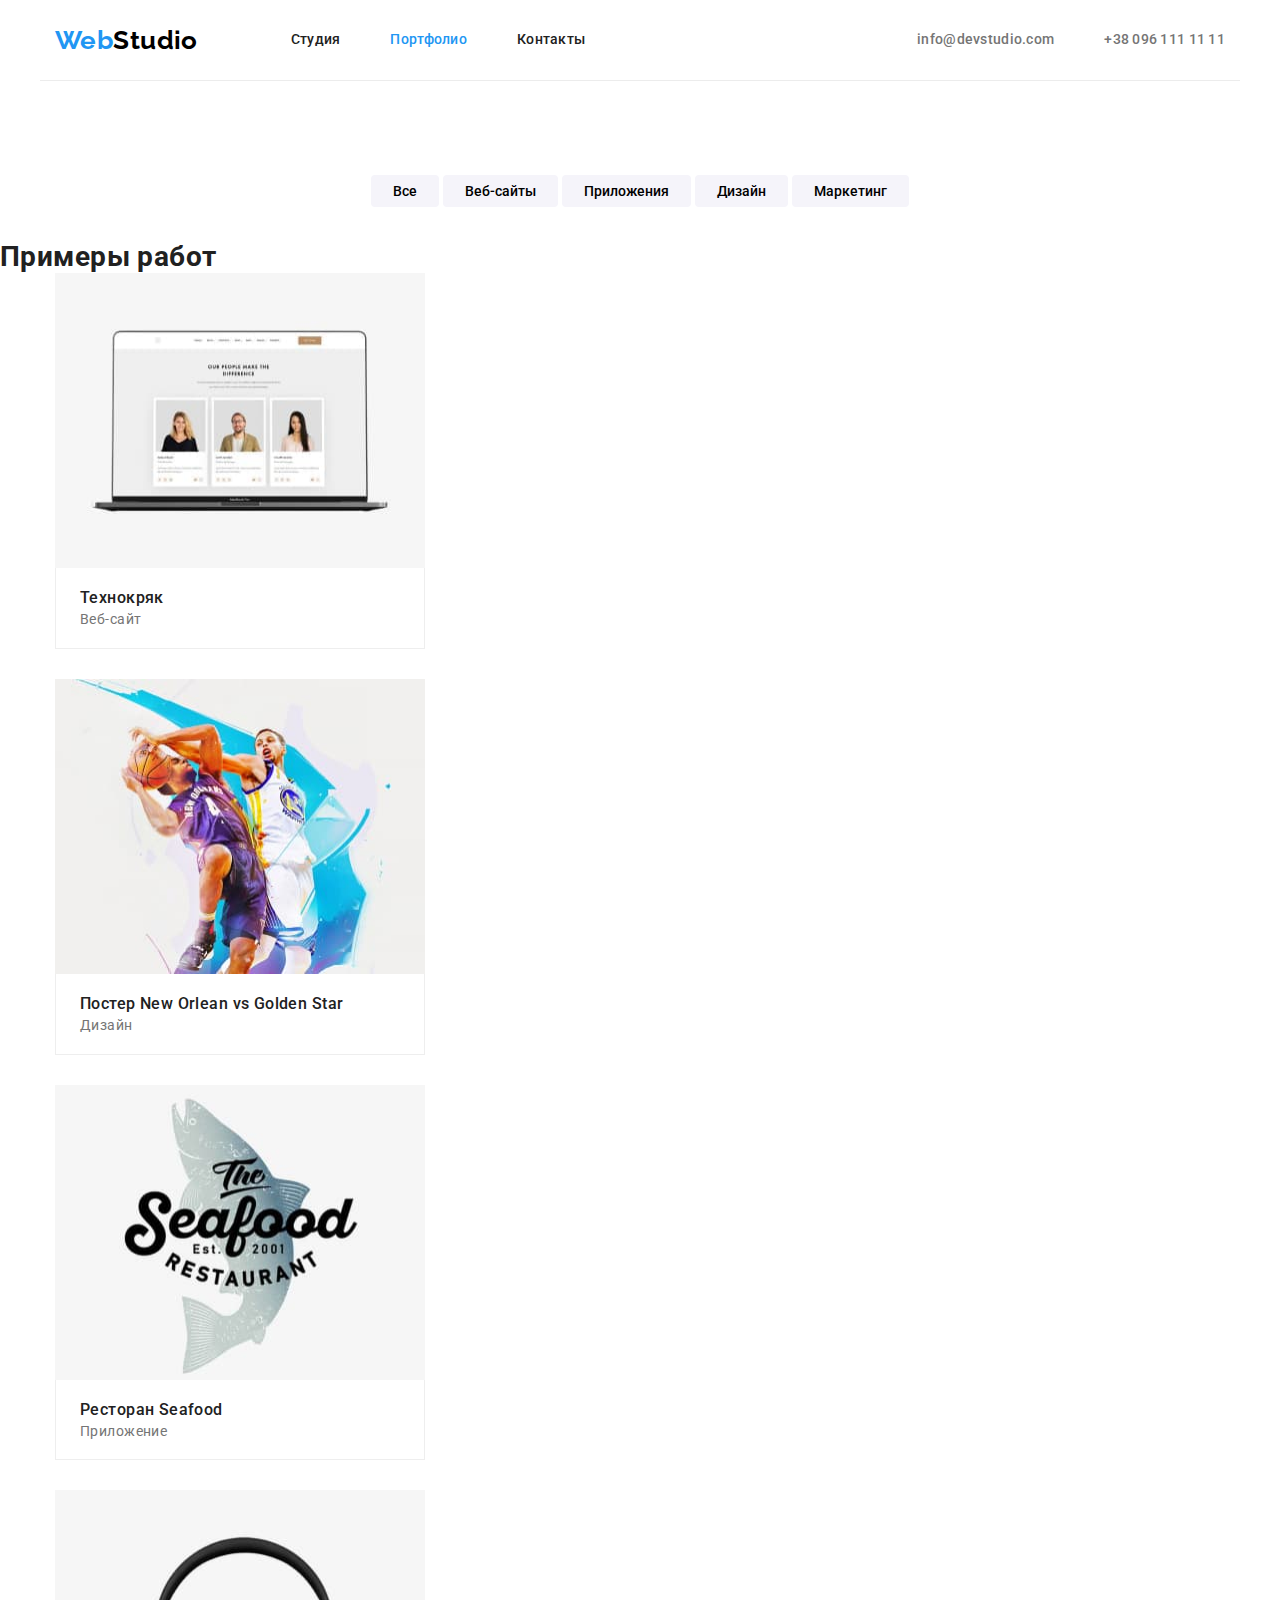
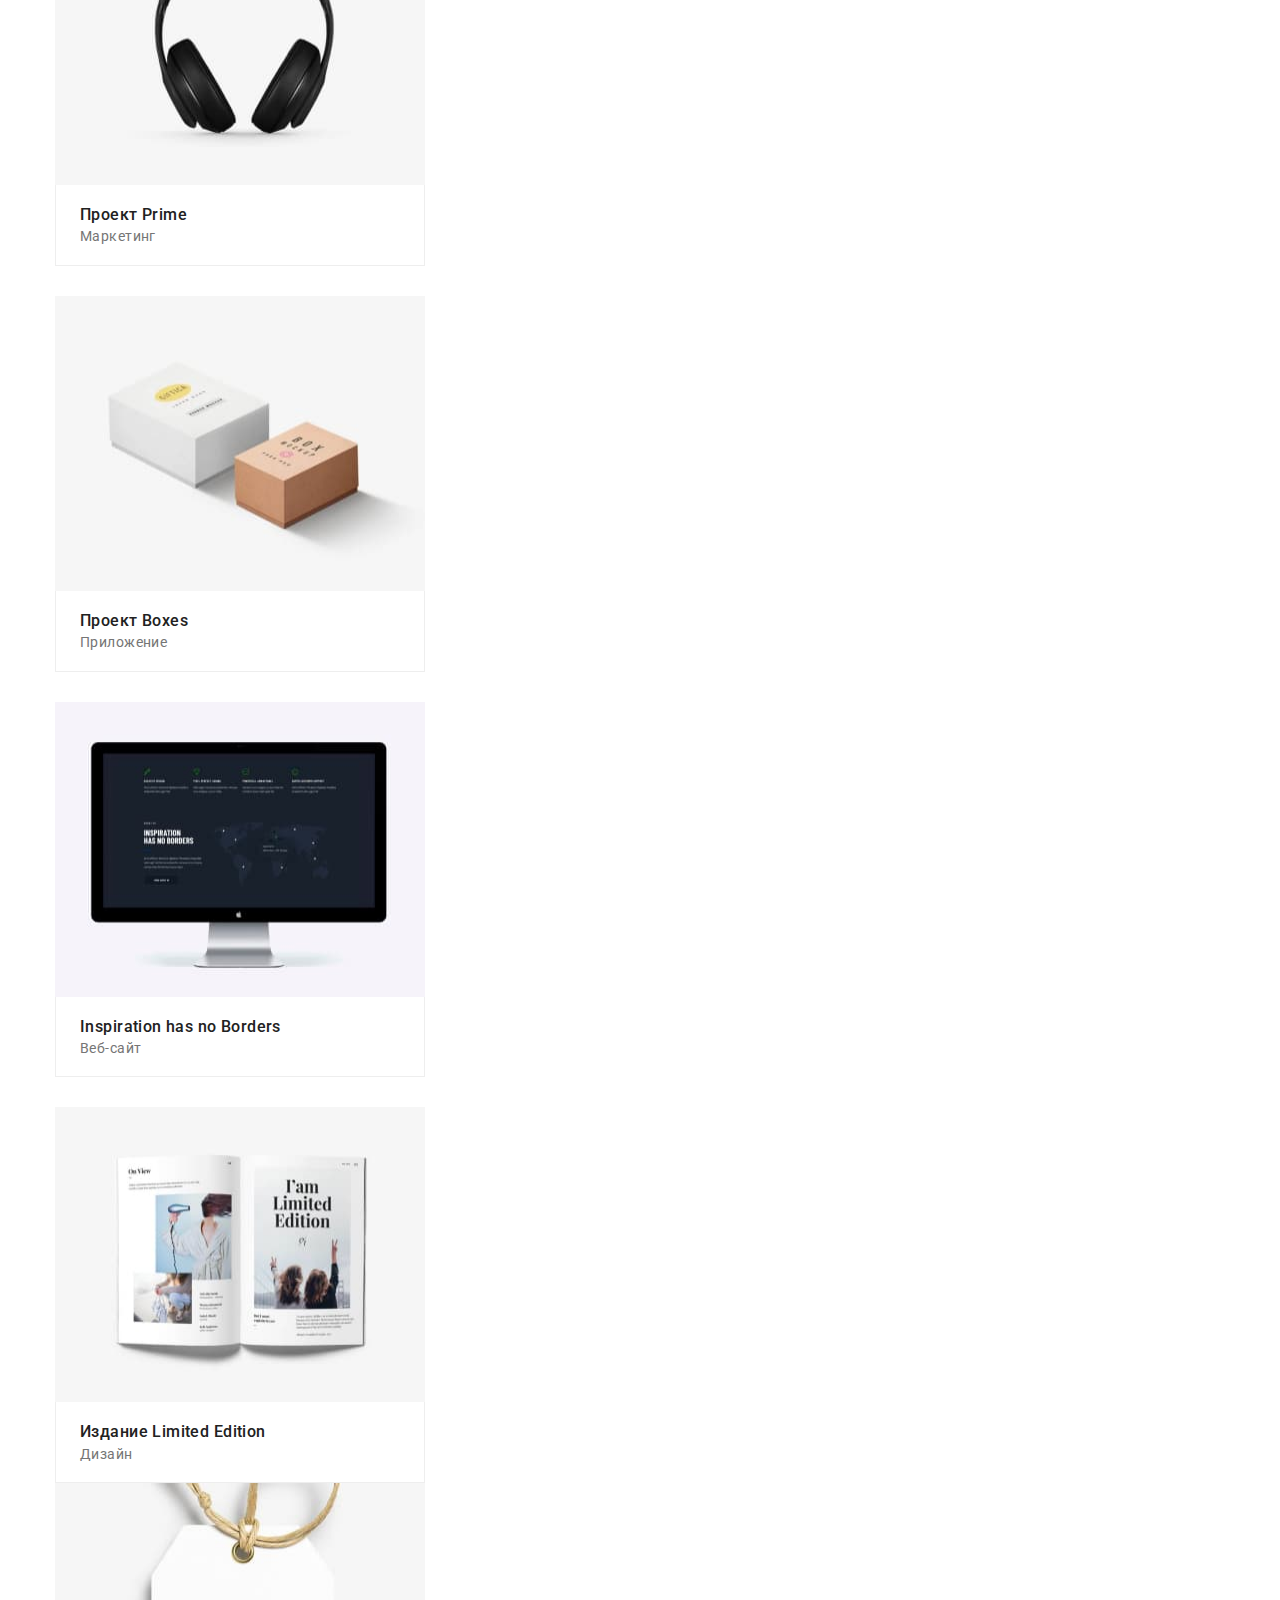
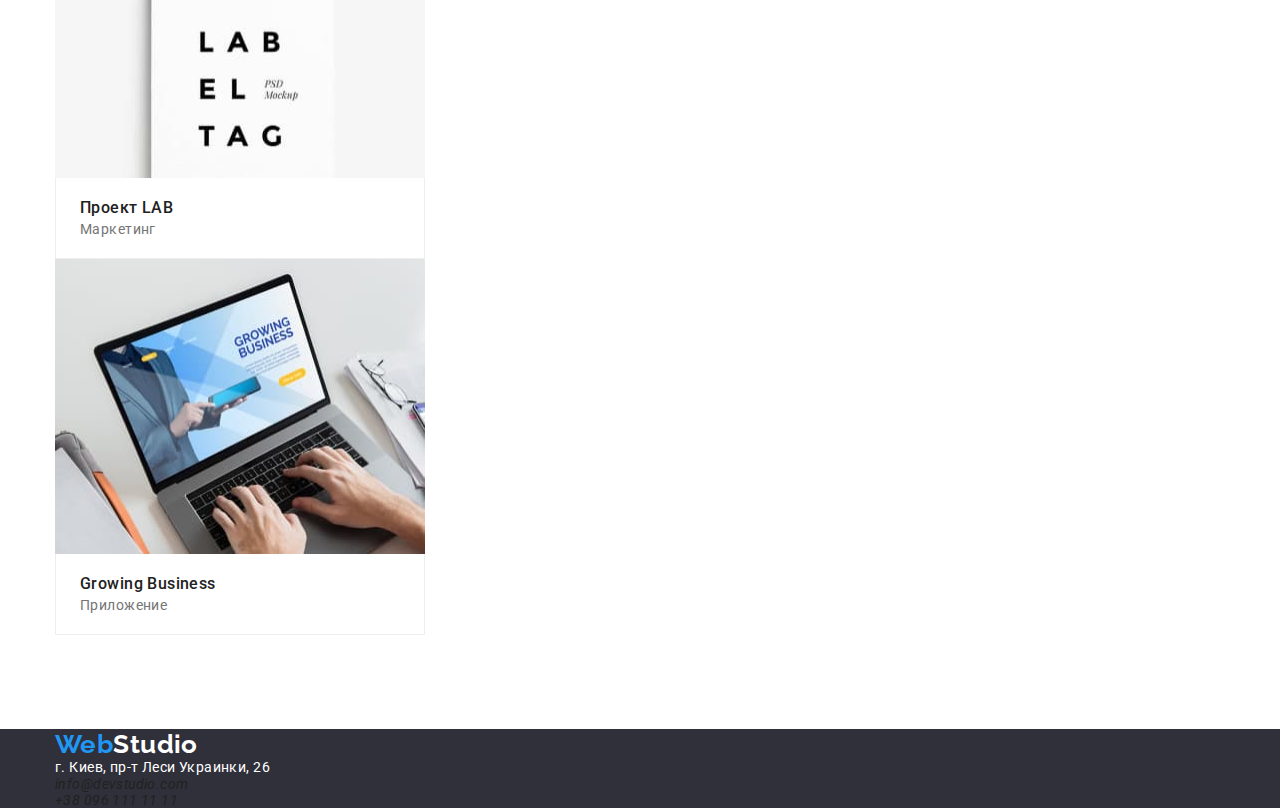
==== commit 46cf89b8: "Update portfolio.html" ====
--- a/portfolio.html
+++ b/portfolio.html
@@ -22,29 +22,33 @@
   </head>
   <body>
     <!-- Шапка сайта -->
-    <header class="container header">
-      <nav class="main-nav">
-        <a href="index.html" class="logo-blue"
-          >Web<span class="logo-dark">Studio</span>
-        </a>
-        <ul class="site-nav list">
-          <li class="item"><a href="index.html" class="link">Студия</a></li>
+    <header class="head">
+      <div class="container header">
+        <nav class="main-nav">
+          <a href="index.html" class="logo-blue"
+            >Web<span class="logo-dark">Studio</span>
+          </a>
+          <ul class="site-nav list">
+            <li class="item">
+              <a href="index.html" class="link">Студия</a>
+            </li>
+            <li class="item">
+              <a href="portfolio.html" class="curent link">Портфолио</a>
+            </li>
+            <li class="item"><a href="" class="link">Контакты</a></li>
+          </ul>
+        </nav>
+        <ul class="contacts list">
           <li class="item">
-            <a href="portfolio.html" class="curent link">Портфолио</a>
+            <a href="mailto:info@devstudio.com" class="mail link"
+              >info@devstudio.com</a
+            >
           </li>
-          <li class="item"><a href="" class="link">Контакты</a></li>
+          <li class="item">
+            <a href="tel:+380961111111" class="link"> +38 096 111 11 11</a>
+          </li>
         </ul>
-      </nav>
-      <ul class="contacts list">
-        <li class="item">
-          <a href="mailto:info@devstudio.com" class="mail link"
-            >info@devstudio.com</a
-          >
-        </li>
-        <li class="item">
-          <a href="tel:+380961111111" class="link"> +38 096 111 11 11</a>
-        </li>
-      </ul>
+      </div>
     </header>
     <!-- Main content -->
     <main>
@@ -67,148 +71,178 @@
               <button class="list-btn" type="button">Маркетинг</button>
             </li>
           </ul>
+        </div>
 
-          <h1 hidden>Примеры работ</h1>
+         <h1 class="visually-hidden">Примеры работ</h1>
+        <div class="container">
           <ul class="works-list list">
-            <div class="flex-container">
-              <li class="work-item">
-                <a class="work link" href="">
-                  <img
-                    class="work-imeg"
-                    src="./images/Portfolio/prod1.jpg"
-                    alt="єкран ноутбука"
-                    width="370"
-                    height="295"
-                  />
+            <li class="work-item">
+              <a class="work link" href="">
+                <img
+                  class="work-imeg"
+                  src="./images/Portfolio/prod1.jpg"
+                  alt="єкран ноутбука"
+                  width="370"
+                  height="295"
+                />
+                <div class="work-teg">
                   <h2 class="work-name">Технокряк</h2>
-                  <p class="work-position">Веб-сайт</p></a
-                >
-              </li>
-              <li class="work-item">
-                <a class="work link" href="">
-                  <img
-                    class="work-imeg"
-                    src="./images/Portfolio/prod2.jpg"
-                    alt="два баскетболиста с мячом в прыжке"
-                    width="370"
-                    height="295"
-                  />
+                  <p class="work-position">Веб-сайт</p>
+                </div>
+              </a>
+            </li>
+            <li class="work-item">
+              <a class="work link" href="">
+                <img
+                  class="work-imeg"
+                  src="./images/Portfolio/prod2.jpg"
+                  alt="два баскетболиста с мячом в прыжке"
+                  width="370"
+                  height="295"
+                />
+                <div class="work-teg">
                   <h2 class="work-name">Постер New Orlean vs Golden Star</h2>
-                  <p class="work-position">Дизайн</p></a
-                >
-              </li>
-              <li class="work-item">
-                <a class="work link" href="">
-                  <img
-                    class="work-imeg"
-                    src="./images/Portfolio/prod3.jpg"
-                    alt="логотип ресторана с рыбой на фоне"
-                    width="370"
-                    height="295"
-                  />
+                  <p class="work-position">Дизайн</p>
+                </div>
+              </a>
+            </li>
+            <li class="work-item">
+              <a class="work link" href="">
+                <img
+                  class="work-imeg"
+                  src="./images/Portfolio/prod3.jpg"
+                  alt="логотип ресторана с рыбой на фоне"
+                  width="370"
+                  height="295"
+                />
+                <div class="work-teg">
                   <h2 class="work-name">Ресторан Seafood</h2>
-                  <p class="work-position">Приложение</p></a
-                >
-              </li>
-              <li class="work-item">
-                <a class="work link" href="">
-                  <img
-                    class="work-imeg"
-                    src="./images/Portfolio/prod4.jpg"
-                    alt="наушники"
-                    width="370"
-                    height="295"
-                  />
+                  <p class="work-position">Приложение</p>
+                </div>
+              </a>
+            </li>
+            <li class="work-item">
+              <a class="work link" href="">
+                <img
+                  class="work-imeg"
+                  src="./images/Portfolio/prod4.jpg"
+                  alt="наушники"
+                  width="370"
+                  height="295"
+                />
+                <div class="work-teg">
                   <h2 class="work-name">Проект Prime</h2>
-                  <p class="work-position">Маркетинг</p></a
-                >
-              </li>
-              <li class="work-item">
-                <a class="work link" href="">
-                  <img
-                    class="work-imeg"
-                    src="./images/Portfolio/prod5.jpg"
-                    alt="две коробки"
-                    width="370"
-                    height="295"
-                  />
+                  <p class="work-position">Маркетинг</p>
+                </div>
+              </a>
+            </li>
+            <li class="work-item">
+              <a class="work link" href="">
+                <img
+                  class="work-imeg"
+                  src="./images/Portfolio/prod5.jpg"
+                  alt="две коробки"
+                  width="370"
+                  height="295"
+                />
+                <div class="work-teg">
                   <h2 class="work-name">Проект Boxes</h2>
-                  <p class="work-position">Приложение</p></a
-                >
-              </li>
-              <li class="work-item">
-                <a class="work link" href="">
-                  <img
-                    class="work-imeg"
-                    src="./images/Portfolio/prod6.jpg"
-                    alt="монитор от мак"
-                    width="370"
-                    height="295"
-                  />
+                  <p class="work-position">Приложение</p>
+                </div>
+              </a>
+            </li>
+            <li class="work-item">
+              <a class="work link" href="">
+                <img
+                  class="work-imeg"
+                  src="./images/Portfolio/prod6.jpg"
+                  alt="монитор от мак"
+                  width="370"
+                  height="295"
+                />
+                <div class="work-teg">
                   <h2 class="work-name">Inspiration has no Borders</h2>
-                  <p class="work-position">Веб-сайт</p></a
-                >
-              </li>
-              <li class="work-item">
-                <a class="work link" href="">
-                  <img
-                    class="work-imeg"
-                    src="./images/Portfolio/prod7.jpg"
-                    alt="журнал"
-                    width="370"
-                    height="295"
-                  />
+                  <p class="work-position">Веб-сайт</p>
+                </div>
+              </a>
+            </li>
+            <li class="work-item">
+              <a class="work link" href="">
+                <img
+                  class="work-imeg"
+                  src="./images/Portfolio/prod7.jpg"
+                  alt="журнал"
+                  width="370"
+                  height="295"
+                />
+                <div class="work-teg">
                   <h2 class="work-name">Издание Limited Edition</h2>
-                  <p class="work-position">Дизайн</p></a
-                >
-              </li>
-              <li class="work-item">
-                <a class="work link" href="">
-                  <img
-                    class="work-imeg"
-                    src="./images/Portfolio/prod8.jpg"
-                    alt="белая лейба на нитке"
-                    width="370"
-                    height="295"
-                  />
+                  <p class="work-position">Дизайн</p>
+                </div>
+              </a>
+            </li>
+            <li class="work-item">
+              <a class="work link" href="">
+                <img
+                  class="work-imeg"
+                  src="./images/Portfolio/prod8.jpg"
+                  alt="белая лейба на нитке"
+                  width="370"
+                  height="295"
+                />
+                <div class="work-teg">
                   <h2 class="work-name">Проект LAB</h2>
-                  <p class="work-position">Маркетинг</p></a
-                >
-              </li>
-              <li class="work-item">
-                <a class="work link" href="">
-                  <img
-                    class="work-imeg"
-                    src="./images/Portfolio/prod9.jpg"
-                    alt="работа за макбуком"
-                    width="370"
-                    height="295"
-                  />
+                  <p class="work-position">Маркетинг</p>
+                </div>
+              </a>
+            </li>
+            <li class="work-item">
+              <a class="work link" href="">
+                <img
+                  class="work-imeg"
+                  src="./images/Portfolio/prod9.jpg"
+                  alt="работа за макбуком"
+                  width="370"
+                  height="295"
+                />
+                <div class="work-teg">
                   <h2 class="work-name">Growing Business</h2>
-                  <p class="work-position">Приложение</p></a
-                >
-              </li>
-            </div>
+                  <p class="work-position">Приложение</p>
+                </div>
+              </a>
+            </li>
           </ul>
         </div>
       </section>
     </main>
     <!-- Footer -->
     <footer class="footer">
-      <div class="container foter">
+      <div class="container">
         <a href="index.html" class="logo-blue position"
           >Web<span class="logo-wite">Studio</span>
         </a>
-        <address class="footer-adress">
-          <div class="adress-position">
-            <p class="location">г. Киев, пр-т Леси Украинки, 26</p>
-            <a href="mailto:info@devstudio.com" class="footer-contacts link"
-              >info@devstudio.com</a
-            >
-            <a href="tel:+380961111111" class="footer-contacts link">
-              +38 096 111 11 11</a
-            >
-          </div>
+        <address class="footer-address">
+          <ul class="address list">
+            <li class="address-item marg item">
+              <a
+                class="location link"
+                href="https://goo.gl/maps/wizjQyX9kH2uUNJ5A"
+                target="_blank"
+                rel="noopener noreferrer"
+                >г. Киев, пр-т Леси Украинки, 26</a
+              >
+            </li>
+            <li class="address-item marg item">
+              <a class="address-link link" href="mailto:info@devstudio.com"
+                >info@devstudio.com</a
+              >
+            </li>
+            <li class="address-item item">
+              <a class="address-link link" href="tel:+380961111111"
+                >+38 096 111 11 11</a
+              >
+            </li>
+          </ul>
         </address>
       </div>
     </footer>
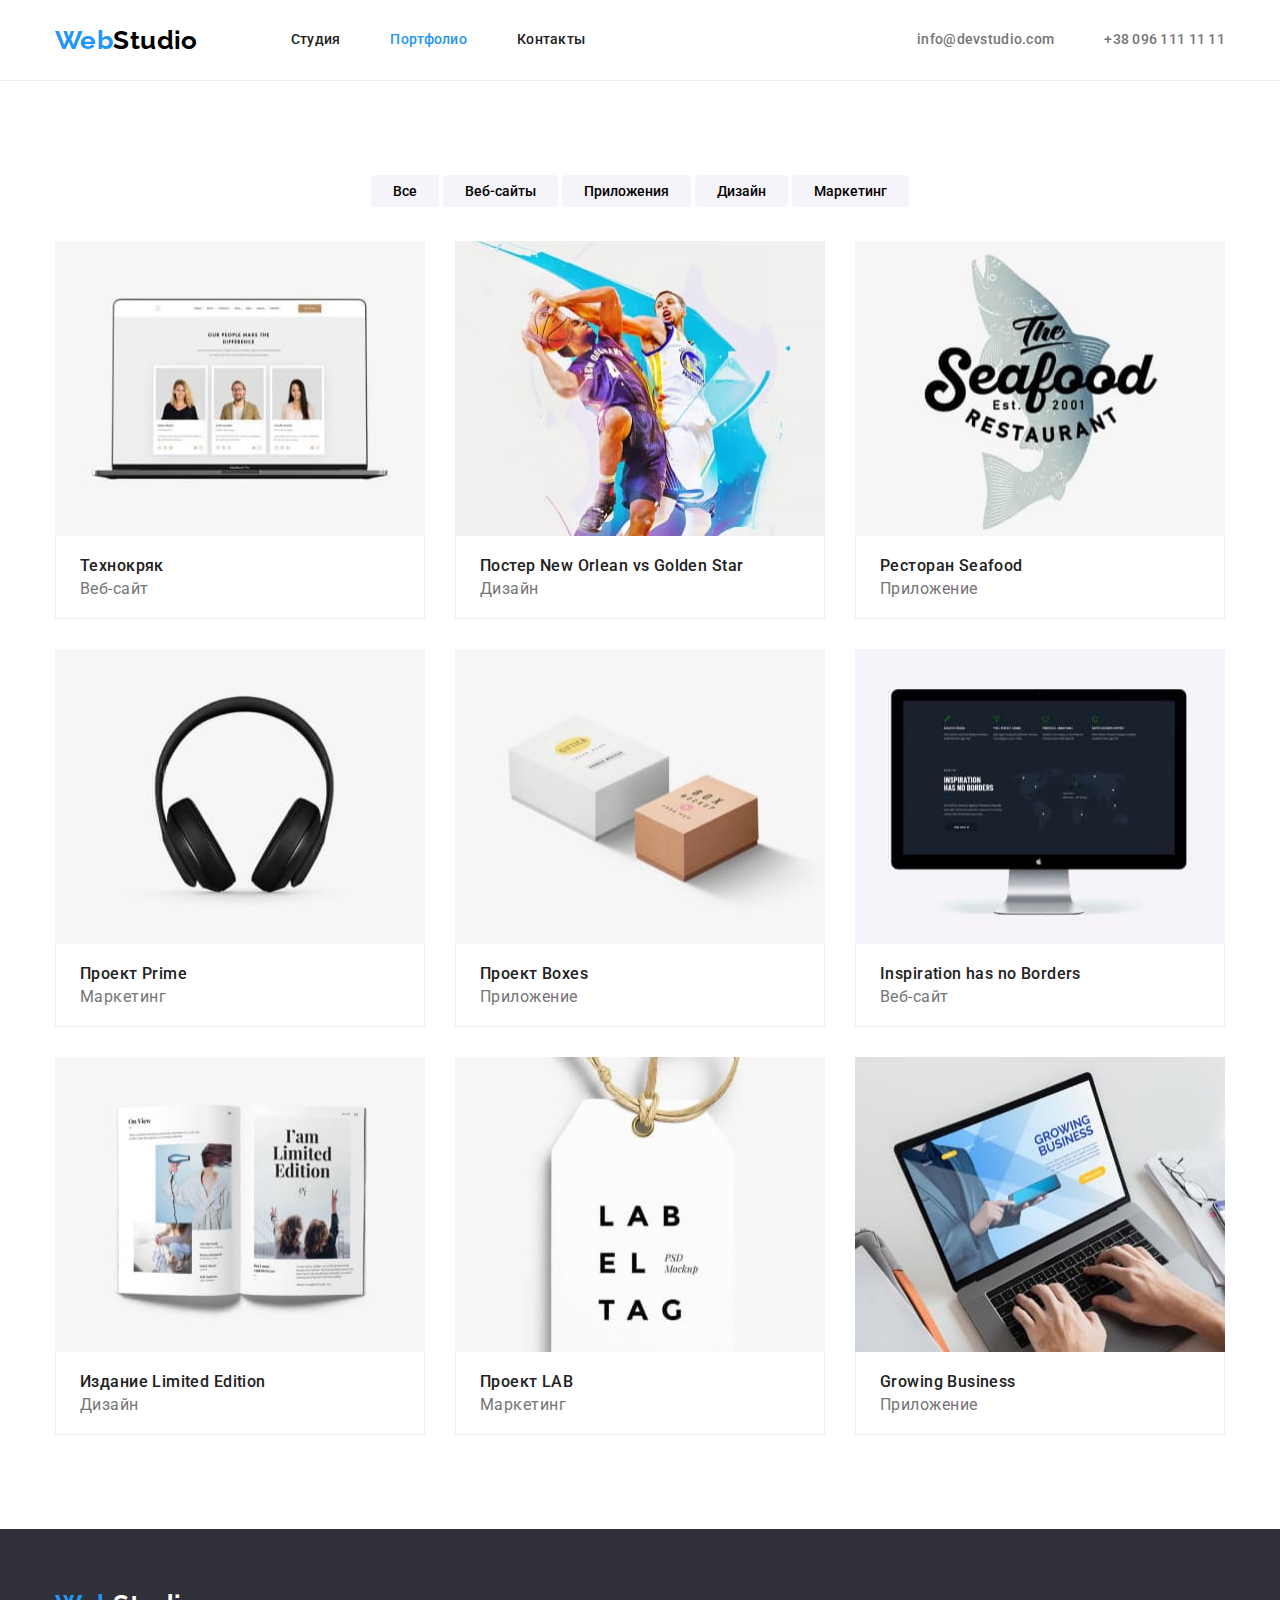
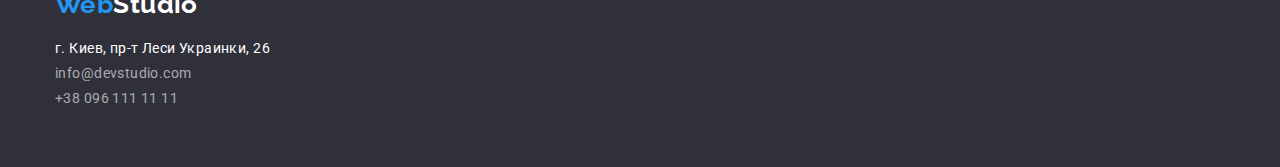
==== commit fdb7b117: "Update portfolio.html" ====
--- a/portfolio.html
+++ b/portfolio.html
@@ -54,164 +54,166 @@
     <main>
       <section class="section">
         <div class="container">
-          <ul class="filters-list list">
-            <li class="item-btn">
-              <button class="list-btn" type="button">Все</button>
-            </li>
-            <li class="item-btn">
-              <button class="list-btn" type="button">Веб-сайты</button>
-            </li>
-            <li class="item-btn">
-              <button class="list-btn" type="button">Приложения</button>
-            </li>
-            <li class="item-btn">
-              <button class="list-btn" type="button">Дизайн</button>
-            </li>
-            <li class="item-btn">
-              <button class="list-btn" type="button">Маркетинг</button>
-            </li>
-          </ul>
-        </div>
+          <div class="filters-posicion">
+            <ul class="filters-list list">
+              <li class="item-btn">
+                <button class="list-btn" type="button">Все</button>
+              </li>
+              <li class="item-btn">
+                <button class="list-btn" type="button">Веб-сайты</button>
+              </li>
+              <li class="item-btn">
+                <button class="list-btn" type="button">Приложения</button>
+              </li>
+              <li class="item-btn">
+                <button class="list-btn" type="button">Дизайн</button>
+              </li>
+              <li class="item-btn">
+                <button class="list-btn" type="button">Маркетинг</button>
+              </li>
+            </ul>
+          </div>
 
-         <h1 class="visually-hidden">Примеры работ</h1>
-        <div class="container">
-          <ul class="works-list list">
-            <li class="work-item">
-              <a class="work link" href="">
-                <img
-                  class="work-imeg"
-                  src="./images/Portfolio/prod1.jpg"
-                  alt="єкран ноутбука"
-                  width="370"
-                  height="295"
-                />
-                <div class="work-teg">
-                  <h2 class="work-name">Технокряк</h2>
-                  <p class="work-position">Веб-сайт</p>
-                </div>
-              </a>
-            </li>
-            <li class="work-item">
-              <a class="work link" href="">
-                <img
-                  class="work-imeg"
-                  src="./images/Portfolio/prod2.jpg"
-                  alt="два баскетболиста с мячом в прыжке"
-                  width="370"
-                  height="295"
-                />
-                <div class="work-teg">
-                  <h2 class="work-name">Постер New Orlean vs Golden Star</h2>
-                  <p class="work-position">Дизайн</p>
-                </div>
-              </a>
-            </li>
-            <li class="work-item">
-              <a class="work link" href="">
-                <img
-                  class="work-imeg"
-                  src="./images/Portfolio/prod3.jpg"
-                  alt="логотип ресторана с рыбой на фоне"
-                  width="370"
-                  height="295"
-                />
-                <div class="work-teg">
-                  <h2 class="work-name">Ресторан Seafood</h2>
-                  <p class="work-position">Приложение</p>
-                </div>
-              </a>
-            </li>
-            <li class="work-item">
-              <a class="work link" href="">
-                <img
-                  class="work-imeg"
-                  src="./images/Portfolio/prod4.jpg"
-                  alt="наушники"
-                  width="370"
-                  height="295"
-                />
-                <div class="work-teg">
-                  <h2 class="work-name">Проект Prime</h2>
-                  <p class="work-position">Маркетинг</p>
-                </div>
-              </a>
-            </li>
-            <li class="work-item">
-              <a class="work link" href="">
-                <img
-                  class="work-imeg"
-                  src="./images/Portfolio/prod5.jpg"
-                  alt="две коробки"
-                  width="370"
-                  height="295"
-                />
-                <div class="work-teg">
-                  <h2 class="work-name">Проект Boxes</h2>
-                  <p class="work-position">Приложение</p>
-                </div>
-              </a>
-            </li>
-            <li class="work-item">
-              <a class="work link" href="">
-                <img
-                  class="work-imeg"
-                  src="./images/Portfolio/prod6.jpg"
-                  alt="монитор от мак"
-                  width="370"
-                  height="295"
-                />
-                <div class="work-teg">
-                  <h2 class="work-name">Inspiration has no Borders</h2>
-                  <p class="work-position">Веб-сайт</p>
-                </div>
-              </a>
-            </li>
-            <li class="work-item">
-              <a class="work link" href="">
-                <img
-                  class="work-imeg"
-                  src="./images/Portfolio/prod7.jpg"
-                  alt="журнал"
-                  width="370"
-                  height="295"
-                />
-                <div class="work-teg">
-                  <h2 class="work-name">Издание Limited Edition</h2>
-                  <p class="work-position">Дизайн</p>
-                </div>
-              </a>
-            </li>
-            <li class="work-item">
-              <a class="work link" href="">
-                <img
-                  class="work-imeg"
-                  src="./images/Portfolio/prod8.jpg"
-                  alt="белая лейба на нитке"
-                  width="370"
-                  height="295"
-                />
-                <div class="work-teg">
-                  <h2 class="work-name">Проект LAB</h2>
-                  <p class="work-position">Маркетинг</p>
-                </div>
-              </a>
-            </li>
-            <li class="work-item">
-              <a class="work link" href="">
-                <img
-                  class="work-imeg"
-                  src="./images/Portfolio/prod9.jpg"
-                  alt="работа за макбуком"
-                  width="370"
-                  height="295"
-                />
-                <div class="work-teg">
-                  <h2 class="work-name">Growing Business</h2>
-                  <p class="work-position">Приложение</p>
-                </div>
-              </a>
-            </li>
-          </ul>
+          <h1 class="visually-hidden">Примеры работ</h1>
+          <div class="work-poz">
+            <ul class="works-list list">
+              <li class="work-item">
+                <a class="work link" href="">
+                  <img
+                    class="work-imeg"
+                    src="./images/Portfolio/prod1.jpg"
+                    alt="єкран ноутбука"
+                    width="370"
+                    height="295"
+                  />
+                  <div class="work-teg">
+                    <h2 class="work-name">Технокряк</h2>
+                    <p class="work-position">Веб-сайт</p>
+                  </div>
+                </a>
+              </li>
+              <li class="work-item">
+                <a class="work link" href="">
+                  <img
+                    class="work-imeg"
+                    src="./images/Portfolio/prod2.jpg"
+                    alt="два баскетболиста с мячом в прыжке"
+                    width="370"
+                    height="295"
+                  />
+                  <div class="work-teg">
+                    <h2 class="work-name">Постер New Orlean vs Golden Star</h2>
+                    <p class="work-position">Дизайн</p>
+                  </div>
+                </a>
+              </li>
+              <li class="work-item">
+                <a class="work link" href="">
+                  <img
+                    class="work-imeg"
+                    src="./images/Portfolio/prod3.jpg"
+                    alt="логотип ресторана с рыбой на фоне"
+                    width="370"
+                    height="295"
+                  />
+                  <div class="work-teg">
+                    <h2 class="work-name">Ресторан Seafood</h2>
+                    <p class="work-position">Приложение</p>
+                  </div>
+                </a>
+              </li>
+              <li class="work-item">
+                <a class="work link" href="">
+                  <img
+                    class="work-imeg"
+                    src="./images/Portfolio/prod4.jpg"
+                    alt="наушники"
+                    width="370"
+                    height="295"
+                  />
+                  <div class="work-teg">
+                    <h2 class="work-name">Проект Prime</h2>
+                    <p class="work-position">Маркетинг</p>
+                  </div>
+                </a>
+              </li>
+              <li class="work-item">
+                <a class="work link" href="">
+                  <img
+                    class="work-imeg"
+                    src="./images/Portfolio/prod5.jpg"
+                    alt="две коробки"
+                    width="370"
+                    height="295"
+                  />
+                  <div class="work-teg">
+                    <h2 class="work-name">Проект Boxes</h2>
+                    <p class="work-position">Приложение</p>
+                  </div>
+                </a>
+              </li>
+              <li class="work-item">
+                <a class="work link" href="">
+                  <img
+                    class="work-imeg"
+                    src="./images/Portfolio/prod6.jpg"
+                    alt="монитор от мак"
+                    width="370"
+                    height="295"
+                  />
+                  <div class="work-teg">
+                    <h2 class="work-name">Inspiration has no Borders</h2>
+                    <p class="work-position">Веб-сайт</p>
+                  </div>
+                </a>
+              </li>
+              <li class="work-item">
+                <a class="work link" href="">
+                  <img
+                    class="work-imeg"
+                    src="./images/Portfolio/prod7.jpg"
+                    alt="журнал"
+                    width="370"
+                    height="295"
+                  />
+                  <div class="work-teg">
+                    <h2 class="work-name">Издание Limited Edition</h2>
+                    <p class="work-position">Дизайн</p>
+                  </div>
+                </a>
+              </li>
+              <li class="work-item">
+                <a class="work link" href="">
+                  <img
+                    class="work-imeg"
+                    src="./images/Portfolio/prod8.jpg"
+                    alt="белая лейба на нитке"
+                    width="370"
+                    height="295"
+                  />
+                  <div class="work-teg">
+                    <h2 class="work-name">Проект LAB</h2>
+                    <p class="work-position">Маркетинг</p>
+                  </div>
+                </a>
+              </li>
+              <li class="work-item">
+                <a class="work link" href="">
+                  <img
+                    class="work-imeg"
+                    src="./images/Portfolio/prod9.jpg"
+                    alt="работа за макбуком"
+                    width="370"
+                    height="295"
+                  />
+                  <div class="work-teg">
+                    <h2 class="work-name">Growing Business</h2>
+                    <p class="work-position">Приложение</p>
+                  </div>
+                </a>
+              </li>
+            </ul>
+          </div>
         </div>
       </section>
     </main>
--- a/css/styles.css
+++ b/css/styles.css
@@ -15,6 +15,7 @@
   /* Светлая тема фона */
   --light-bg: #f5f4fa;
   --primary-light-bg: #2196f3;
+  --activ-btn: #188ce8;
   /* Тёмная тема фона */
   --primary-dark-bg: #2f303a;
 }
@@ -33,7 +34,6 @@
 }
 .section.no-pading {
   padding-top: 0;
-  padding-bottom: 0;
 }
 h1,
 h2,
@@ -50,6 +50,9 @@
   list-style-type: none;
   padding: 0;
   margin: 0;
+}
+img {
+  display: block;
 }
 
 /* ========ГЛАВНАЯ СТРАНИЦА======= */
@@ -78,7 +81,7 @@
   text-decoration: none;
   color: var(--primary-light-txt);
 }
-.header {
+.head {
   border-bottom: 1px solid #ececec;
 }
 
@@ -130,50 +133,65 @@
   color: var(--primary-light-txt);
 }
 /* Секция герой */
+.visually-hidden {
+  position: absolute;
+  white-space: nowrap;
+  width: 1px;
+  height: 1px;
+  overflow: hidden;
+  border: 0;
+  padding: 0;
+  clip: rect(0 0 0 0);
+  clip-path: inset(50%);
+  margin: -1px;
+}
+.section.hero {
+  padding-top: 200px;
+  padding-bottom: 200px;
+}
 
 .hero {
   background-color: var(--primary-dark-bg);
   text-align: center;
 }
 .hero-title {
-  margin-top: 0;
   margin-bottom: 30px;
   margin-left: auto;
   margin-right: auto;
-  font-weight: 900;
+  font-weight: 900px;
   font-size: 44px;
   line-height: 1.36;
-  width: 696px;
-  text-align: center;
+  max-width: 696px;
   letter-spacing: 0.06em;
   text-transform: uppercase;
   color: var(--accent-light-txt);
 }
-.hero-button {
+
+.hero-btn {
+  font-family: var(--secondary-font);
   background-color: var(--primary-light-bg);
   box-shadow: 0px 4px 4px rgba(0, 0, 0, 0.15);
   border-radius: 4px;
   padding: 10px 32px;
-  text-decoration: none;
-  cursor: pointer;
-}
-.hero-button :hover,
-.hero-button :focus {
-  background-color: #188ce8;
-}
-.hero-button-text {
-  font-weight: bold;
+  font-weight: 700;
   font-size: 16px;
   line-height: 1.88;
   text-align: center;
-  letter-spacing: 0.06em;
-  color: var(--accent-light-txt);
+  border-color: var(--primary-light-bg);
+  color: var(--accent-light-txt);
+  cursor: pointer;
+}
+
+.hero-btn:hover,
+.hero-btn:focus {
+  background-color: var(--activ-btn);
+  border-color: var(--activ-btn);
 }
 
 /* Секция Наши приимущества */
 
-.benefits,
-.we-do-position {
+.benefits-list,
+.we-do-list {
   display: flex;
 }
 .benef {
@@ -202,7 +220,8 @@
   margin: 0;
 }
 /* Секция О нас */
-.we-do {
+.we-do,
+.team-title {
   text-align: center;
   margin-bottom: 50px;
   font-weight: bold;
@@ -225,18 +244,13 @@
   font-size: 16px;
   line-height: 1.18;
   width: 270px;
-  height: 368px;
   background-color: var(--accent-light-txt);
   box-shadow: 0px 1px 3px rgba(0, 0, 0, 0.12), 0px 1px 1px rgba(0, 0, 0, 0.14),
     0px 2px 1px rgba(0, 0, 0, 0.2);
   border-radius: 0px 0px 4px 4px;
 }
-.team-card {
-  display: flex;
-}
-.team-title {
-  text-align: center;
-  margin-bottom: 50px;
+.team-list {
+  display: flex;
 }
 .team-name,
 .work-name {
@@ -246,34 +260,32 @@
 }
 .team-position,
 .work-position {
+  font-size: 16px;
   line-height: 1.19;
+  letter-spacing: 0.03em;
   color: var(--primary-dark-txt);
-}
-.team-foto {
-  margin-bottom: 30px;
 }
 .team-name {
   margin-bottom: 10px;
 }
+.team-teg {
+  padding-top: 30px;
+  padding-bottom: 30px;
+}
 /* Подвал сайта */
 .footer {
-  background-color: var(--primary-dark-bg);
-}
-.container.foter {
   padding-top: 60px;
   padding-bottom: 60px;
-}
-.logo-wite.position {
-  margin-bottom: 20px;
-  display: block;
-}
-.footer-contacts {
+  background-color: var(--primary-dark-bg);
+}
+.footer-address {
   color: var(--secondary-dark-txt);
   font-style: normal;
-}
-
-.footer-adress :focus,
-.footer-adress :hover {
+  display: block;
+  margin-top: 20px;
+}
+.address-item :focus,
+.address-item :hover {
   color: rgba(33, 150, 243, 1);
   font-style: normal;
 }
@@ -281,15 +293,8 @@
   color: var(--accent-light-txt);
   font-style: normal;
 }
-.adress-position {
-  display: flex;
-  flex-direction: column;
-  justify-content: space-around;
-  margin-top: 20px;
-}
-.location,
-.footer-contacts {
-  padding-bottom: 9px;
+.marg {
+  margin-bottom: 9px;
 }
 
 /* ===========ПОРТФОЛИО========== */
@@ -305,7 +310,6 @@
 }
 .filters-list .item-btn + .item-btn {
   margin-left: 4px;
-  margin-bottom: 34px;
 }
 .item-btn :hover,
 .item-btn :focus,
@@ -318,10 +322,11 @@
   background-color: var(--primary-light-bg);
 }
 .filters-list {
+  margin-bottom: 34px;
   display: flex;
   justify-content: center;
 }
-.flex-container {
+.works-list {
   display: flex;
   flex-wrap: wrap;
   justify-content: center;
@@ -331,7 +336,6 @@
   margin-right: 30px;
   margin-bottom: 30px;
   background-color: var(--accent-light-txt);
-  /* border-bottom: 1px solid #EEEEEE */
 }
 .work-item:nth-child(3n) {
   margin-right: 0;
@@ -339,21 +343,12 @@
 .work-item:nth-last-child(-n + 3) {
   margin-bottom: 0;
 }
-.work-imeg {
-  display: block;
-}
-.work-name {
-  padding-top: 20px;
-  padding-bottom: 4px;
-  padding-left: 24px;
-  border-right: 1px solid #eeeeee;
-  border-left: 1px solid #eeeeee;
-}
-
-.work-position {
-  padding-left: 24px;
-  padding-bottom: 20px;
+.work-teg {
+  padding: 20px 24px;
   border-bottom: 1px solid #eeeeee;
   border-right: 1px solid #eeeeee;
   border-left: 1px solid #eeeeee;
 }
+.work-name {
+  margin-bottom: 4px;
+}
